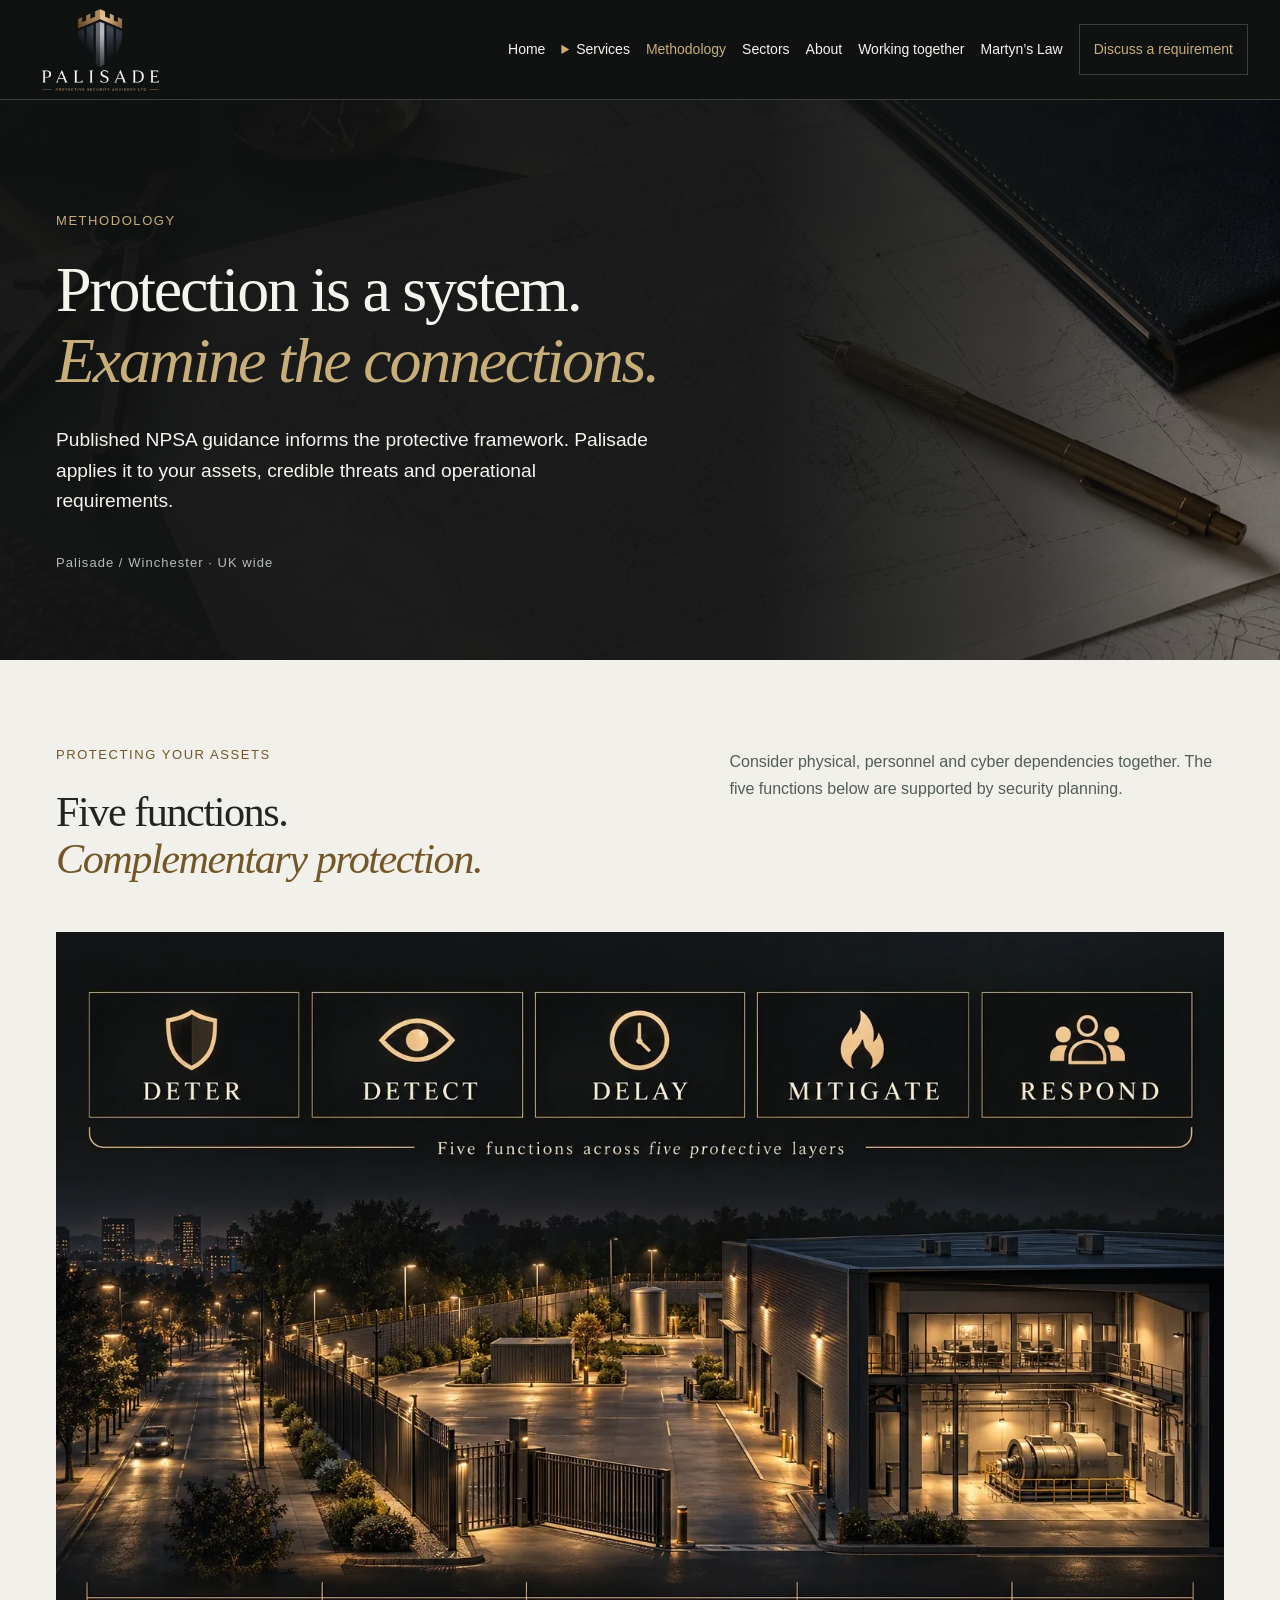
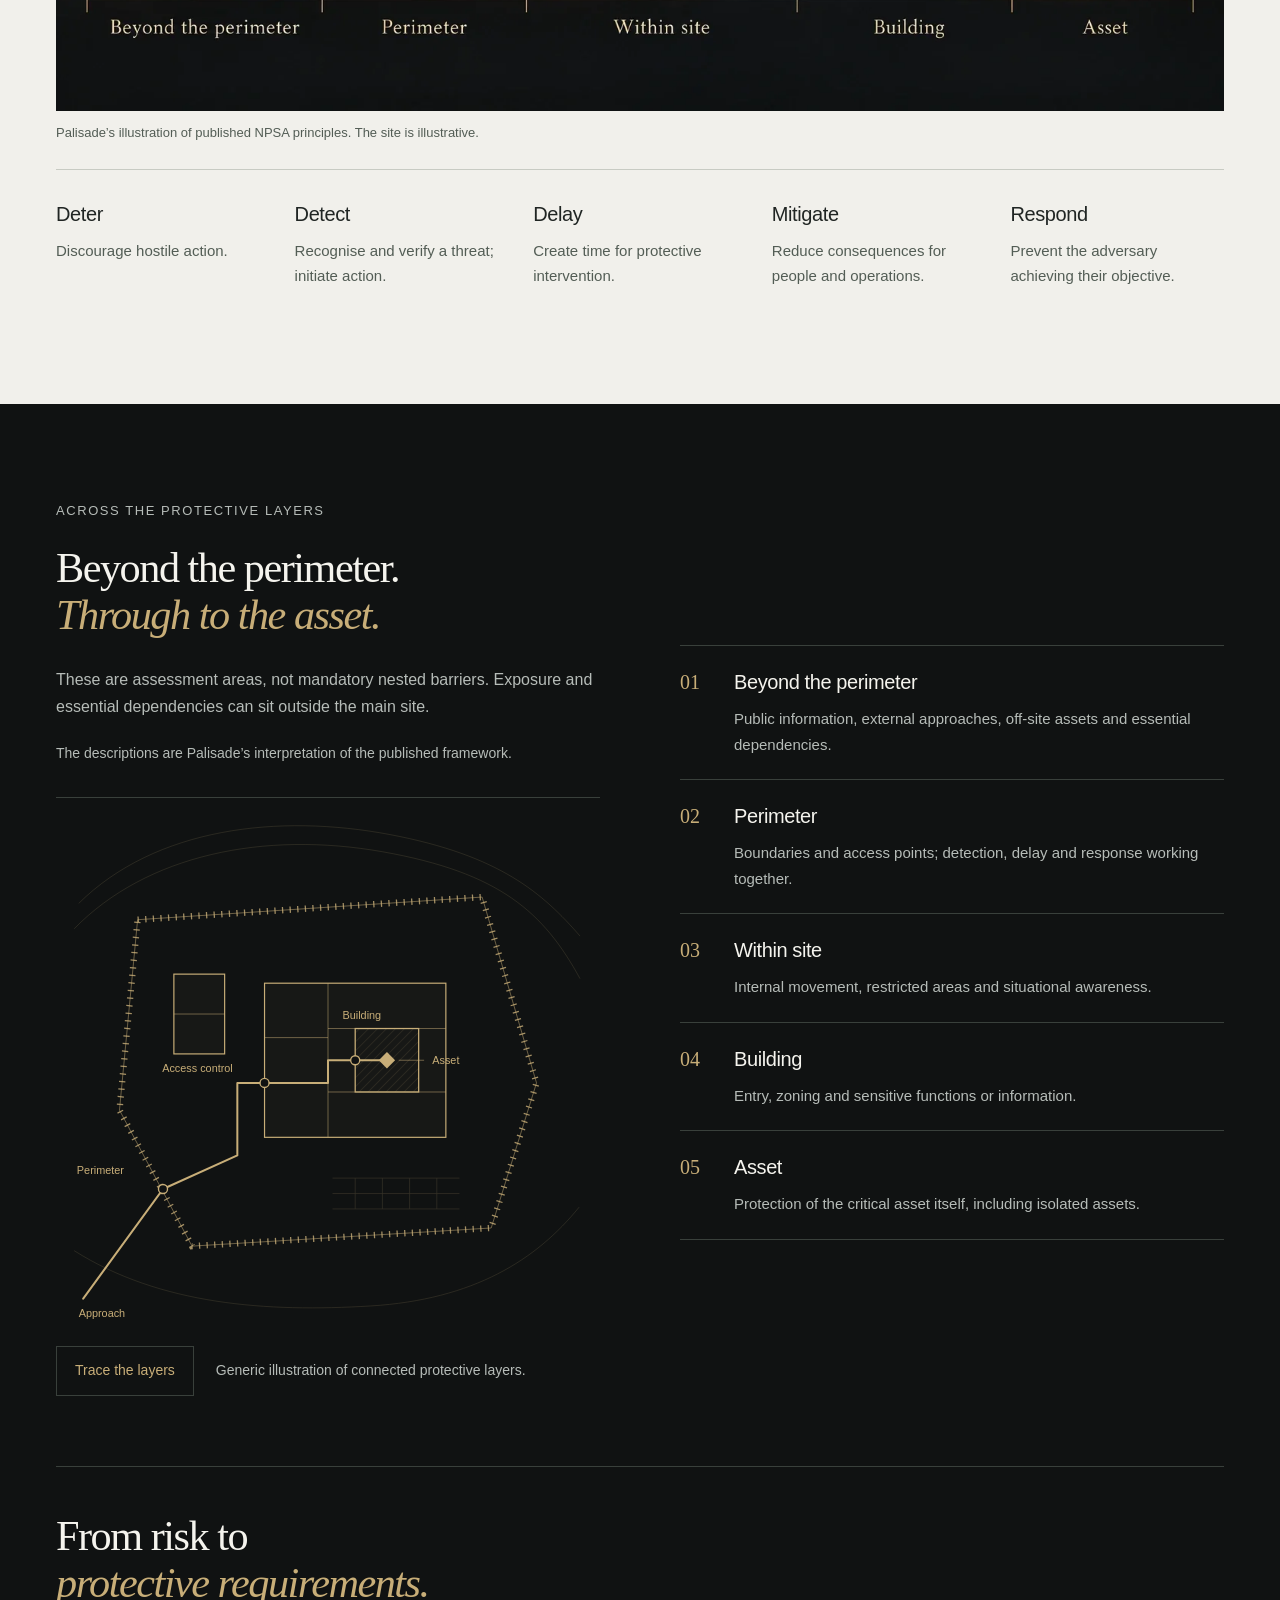
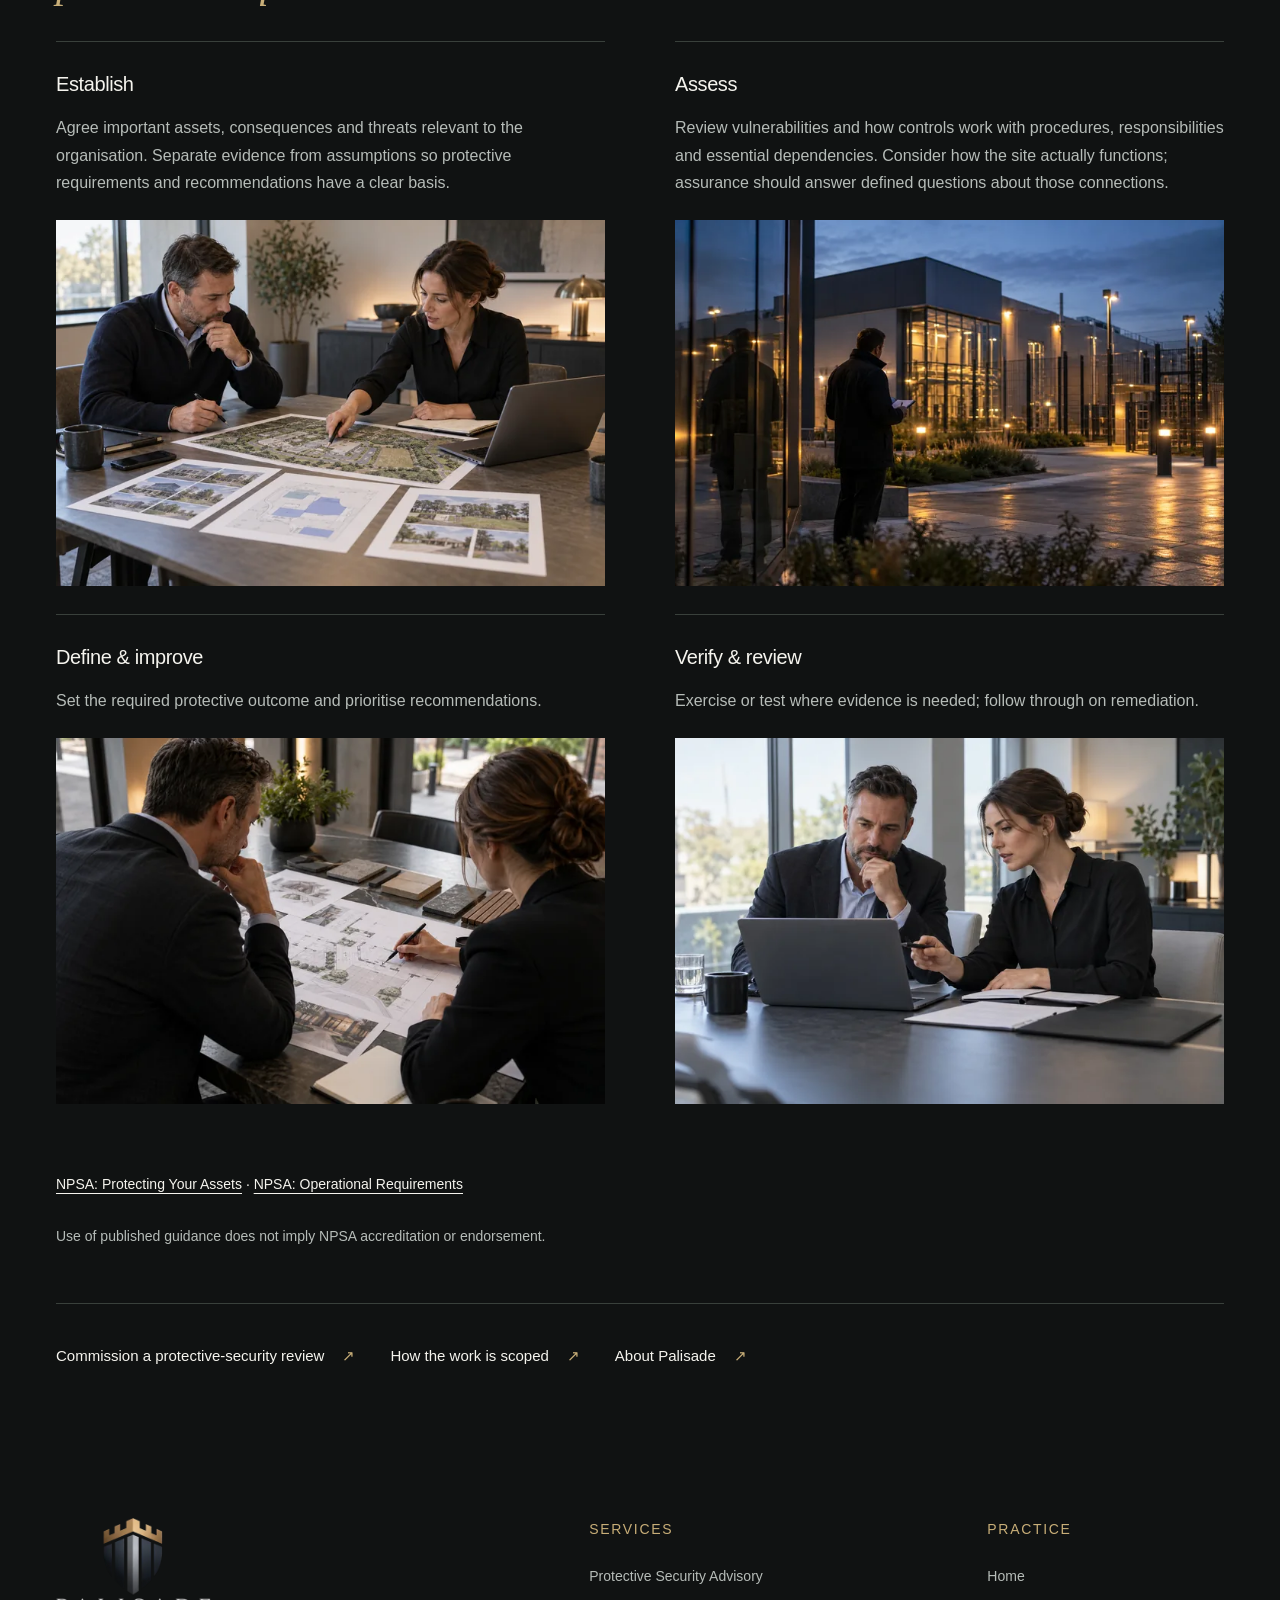
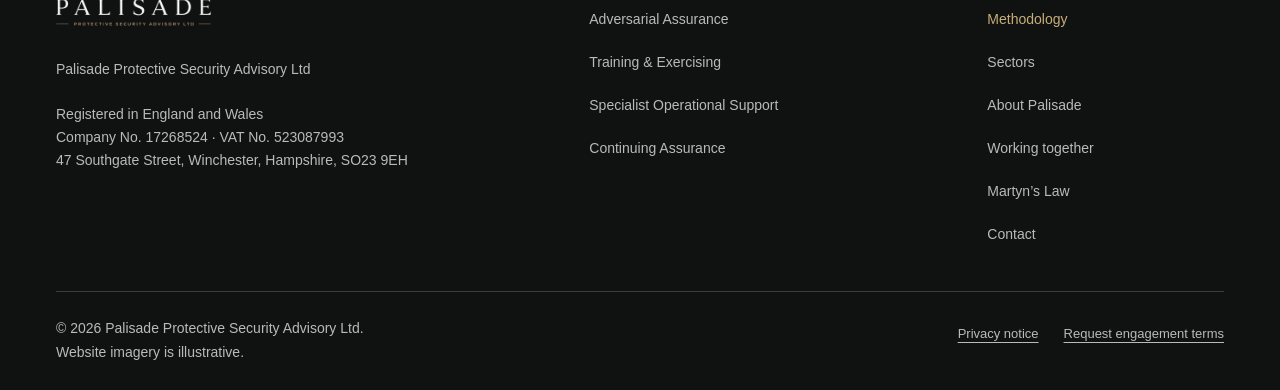
==== methodology.html @ a745c728 "Launch multi-page site (V22) replacing the placeholder Fourteen pages with shared stylesheet, script" ====
<!DOCTYPE html>

<html lang="en-GB"><head><meta charset="utf-8"/><meta content="width=device-width, initial-scale=1" name="viewport"/><meta content="#101212" name="theme-color"/>
<title>NPSA-Informed Protective-Security Methodology | Palisade</title><meta content="Threat-led assessment using published NPSA protective principles, protective layers and operational requirements, followed by proportionate assurance." name="description"/><link href="https://palisadeprotectivesecurity.co.uk/methodology.html" rel="canonical"/><link href="assets/favicon.png" rel="icon" type="image/png"/><link href="assets/favicon.png" rel="apple-touch-icon"/><meta content="website" property="og:type"/><meta content="NPSA-Informed Protective-Security Methodology | Palisade" property="og:title"/><meta content="Threat-led assessment using published NPSA protective principles, protective layers and operational requirements, followed by proportionate assurance." property="og:description"/><meta content="https://palisadeprotectivesecurity.co.uk/methodology.html" property="og:url"/><meta content="https://palisadeprotectivesecurity.co.uk/assets/social-preview.png" property="og:image"/><meta content="Palisade Protective Security Advisory Ltd" property="og:image:alt"/><meta content="1200" property="og:image:width"/><meta content="630" property="og:image:height"/><meta content="summary_large_image" name="twitter:card"/><link href="styles.css" rel="stylesheet"/><script defer="" src="site.js"></script><script type="application/ld+json">[{"@context": "https://schema.org", "@type": "Organization", "name": "Palisade Protective Security Advisory Ltd", "url": "https://palisadeprotectivesecurity.co.uk/", "logo": "https://palisadeprotectivesecurity.co.uk/assets/logo.webp", "email": "info@palisadeprotectivesecurity.co.uk", "identifier": "17268524", "address": {"@type": "PostalAddress", "streetAddress": "47 Southgate Street", "addressLocality": "Winchester", "addressRegion": "Hampshire", "postalCode": "SO23 9EH", "addressCountry": "GB"}}, {"@context": "https://schema.org", "@type": "WebPage", "name": "NPSA-Informed Protective-Security Methodology", "url": "https://palisadeprotectivesecurity.co.uk/methodology.html", "description": "Threat-led assessment using published NPSA protective principles, protective layers and operational requirements, followed by proportionate assurance."}]</script></head><body>
<a class="skip" href="#main">Skip to content</a><header class="header"><a aria-label="Palisade home" class="brand" href="index.html"><img alt="Palisade Protective Security Advisory Ltd" height="252" src="assets/logo.webp" width="360"/></a><nav aria-label="Main navigation" class="desktop-nav"><a href="index.html">Home</a><details class="services-menu"><summary>Services</summary><nav aria-label="Services"><a href="advisory.html">Protective Security Advisory</a><a href="physical-penetration-testing.html">Adversarial Assurance<span>Physical penetration testing</span></a><a href="training-exercising.html">Training &amp; Exercising</a><a href="specialist-support.html">Specialist Operational Support</a><a href="continuing-assurance.html">Continuing Assurance</a></nav></details><a aria-current="page" href="methodology.html">Methodology</a><a href="sectors.html">Sectors</a><a href="about.html">About</a><a href="engagement.html">Working together</a><a href="martyns-law.html">Martyn’s Law</a><a class="nav-contact" href="contact.html">Discuss a requirement</a></nav><details class="mobile-nav"><summary>Menu</summary><nav aria-label="Mobile navigation"><a href="index.html">Home</a><a href="advisory.html">Protective Security Advisory</a><a href="physical-penetration-testing.html">Adversarial Assurance<span>Physical penetration testing</span></a><a href="training-exercising.html">Training &amp; Exercising</a><a href="specialist-support.html">Specialist Operational Support</a><a href="continuing-assurance.html">Continuing Assurance</a><a aria-current="page" href="methodology.html">Methodology</a><a href="sectors.html">Sectors</a><a href="about.html">About</a><a href="engagement.html">Working together</a><a href="martyns-law.html">Martyn’s Law</a><a href="contact.html">Contact</a></nav></details></header>
<main id="main" tabindex="-1"><section aria-labelledby="page-title" class="page-hero"><div class="hero-photo"><img alt="Site plans, a pen and dividers on a desk" fetchpriority="high" height="1024" sizes="100vw" src="assets/planning-1536.webp" srcset="assets/planning-720.webp 720w, assets/planning-1536.webp 1536w" width="1536"/></div><div class="hero-shade"></div><div class="wrap hero-copy"><p class="eyebrow">Methodology</p><h1 id="page-title">Protection is a system.<br/><em>Examine the connections.</em></h1><p class="hero-intro">Published NPSA guidance informs the protective framework. Palisade applies it to your assets, credible threats and operational requirements.</p><p class="hero-location">Palisade / Winchester · UK wide</p></div></section><section class="content light"><div class="wrap"><div class="intro-grid"><div><p class="eyebrow">Protecting Your Assets</p><h2>Five functions.<br><em>Complementary protection.</em></br></h2></div><div><p>Consider physical, personnel and cyber dependencies together. The five functions below are supported by security planning.</p></div></div><figure class="framework-image"><img alt="Palisade illustration of five protective functions across a generic site and its surroundings" height="1024" loading="lazy" sizes="100vw" src="assets/protective-framework-1536.webp" srcset="assets/protective-framework-720.webp 720w, assets/protective-framework-1536.webp 1536w" width="1536"><figcaption>Palisade’s illustration of published NPSA principles. The site is illustrative.</figcaption></img></figure><ul class="functions"><li><h3>Deter</h3><p>Discourage hostile action.</p></li><li><h3>Detect</h3><p>Recognise and verify a threat; initiate action.</p></li><li><h3>Delay</h3><p>Create time for protective intervention.</p></li><li><h3>Mitigate</h3><p>Reduce consequences for people and operations.</p></li><li><h3>Respond</h3><p>Prevent the adversary achieving their objective.</p></li></ul></div></section><section class="content"><div class="wrap"><div class="feature layer-feature"><div><p class="eyebrow">Across the protective layers</p><h2>Beyond the perimeter.<br/><em>Through to the asset.</em></h2><p>These are assessment areas, not mandatory nested barriers. Exposure and essential dependencies can sit outside the main site.</p><p class="small">The descriptions are Palisade’s interpretation of the published framework.</p><div class="blueprint-study"><svg aria-labelledby="blueprint-title blueprint-description" role="img" viewbox="0 0 600 560" xmlns="http://www.w3.org/2000/svg">
<title id="blueprint-title">Protective layers from the approach to the asset</title>
<desc id="blueprint-description">A generic site plan. A gold route connects the external approach, perimeter, access control, building and important asset. It illustrates how protective layers should be considered together; it is not a real site or a test plan.</desc>
<defs><pattern height="7" id="blueprint-hatch" patterntransform="rotate(45)" patternunits="userSpaceOnUse" width="7"><line opacity=".3" stroke="#c8ae78" stroke-width=".7" x1="0" x2="0" y1="0" y2="7"></line></pattern></defs>
<g class="bp-faint"><path d="M20 120C100 38 230 12 360 35s178 67 218 140M20 475c95 60 213 68 327 61s183-51 230-109M25 92C110 8 246-7 368 16s169 65 210 112"></path><path d="M305 395h140M305 412h140M305 429h140M330 395v34M360 395v34M390 395v34M420 395v34"></path></g>
<polygon class="bp-perimeter" points="90,110 470,85 530,290 480,450 150,470 70,320"></polygon>
<polygon class="bp-line" points="90,110 470,85 530,290 480,450 150,470 70,320"></polygon>
<rect class="bp-wall" height="170" width="200" x="230" y="180"></rect>
<path class="bp-line" d="M300 180v170M300 230h130M300 300h130M230 240h70"></path>
<rect class="bp-wall" height="88" width="56" x="130" y="170"></rect><path class="bp-line" d="M130 214h56"></path>
<rect fill="url(#blueprint-hatch)" height="70" stroke="#c8ae78" stroke-width="1.4" width="70" x="330" y="230"></rect>
<path class="bp-route" d="M30 528L118 407L200 370V290H230H300V265H330H365" pathlength="1"></path>
<g class="bp-node"><circle cx="118" cy="407" r="5"></circle><circle cx="230" cy="290" r="5"></circle><circle cx="330" cy="265" r="5"></circle></g>
<path d="M365 256l9 9-9 9-9-9z" fill="#c8ae78"></path>
<g class="bp-label"><text x="25" y="548">Approach</text><text x="23" y="390">Perimeter</text><text text-anchor="end" x="195" y="278">Access control</text><text x="316" y="219">Building</text><text x="415" y="269">Asset</text></g>
<path class="bp-line" d="M378 265h28"></path>
<circle class="bp-marker" cx="0" cy="0" fill="#f5f4ee" r="5" stroke="#c8ae78" stroke-width="2" visibility="hidden"><animatemotion begin="indefinite" dur="4.2s" fill="freeze" path="M30 528L118 407L200 370V290H230H300V265H330H365"></animatemotion></circle>
</svg>
<div class="blueprint-controls"><button class="blueprint-trigger" hidden="" type="button">Trace the layers</button><p class="small muted">Generic illustration of connected protective layers.</p></div></div></div><ol class="layers"><li><span class="number">01</span><div><h3>Beyond the perimeter</h3><p>Public information, external approaches, off-site assets and essential dependencies.</p></div></li><li><span class="number">02</span><div><h3>Perimeter</h3><p>Boundaries and access points; detection, delay and response working together.</p></div></li><li><span class="number">03</span><div><h3>Within site</h3><p>Internal movement, restricted areas and situational awareness.</p></div></li><li><span class="number">04</span><div><h3>Building</h3><p>Entry, zoning and sensitive functions or information.</p></div></li><li><span class="number">05</span><div><h3>Asset</h3><p>Protection of the critical asset itself, including isolated assets.</p></div></li></ol></div><div class="method-steps"><h2>From risk to<br/><em>protective requirements.</em></h2><div class="card-grid"><article><h3>Establish</h3><p>Agree important assets, consequences and threats relevant to the organisation. Separate evidence from assumptions so protective requirements and recommendations have a clear basis.</p><figure class="method-image"><img alt="Fictional advisers reviewing important assets, exposure and consequences during risk assessment" height="1024" loading="lazy" sizes="(max-width: 780px) 100vw, 50vw" src="assets/risk-workshop-1536.webp" srcset="assets/risk-workshop-720.webp 720w, assets/risk-workshop-1536.webp 1536w" width="1536"/></figure></article><article><h3>Assess</h3><p>Review vulnerabilities and how controls work with procedures, responsibilities and essential dependencies. Consider how the site actually functions; assurance should answer defined questions about those connections.</p><figure class="method-image"><img alt="An assessor reviewing a facility entrance and perimeter at dusk" height="1024" loading="lazy" sizes="(max-width: 780px) 100vw, 50vw" src="assets/facility-assessment-1536.webp" srcset="assets/facility-assessment-720.webp 720w, assets/facility-assessment-1536.webp 1536w" width="1536"/></figure></article><article><h3>Define &amp; improve</h3><p>Set the required protective outcome and prioritise recommendations.</p><figure class="method-image"><img alt="Fictional adviser and architect defining protective requirements for a visitor entrance" height="1024" loading="lazy" sizes="(max-width: 780px) 100vw, 50vw" src="assets/requirements-design-1536.webp" srcset="assets/requirements-design-720.webp 720w, assets/requirements-design-1536.webp 1536w" width="1536"/></figure></article><article><h3>Verify &amp; review</h3><p>Exercise or test where evidence is needed; follow through on remediation.</p><figure class="method-image"><img alt="Fictional colleagues reviewing assurance findings and follow-up actions" height="1024" loading="lazy" sizes="(max-width: 780px) 100vw, 50vw" src="assets/requirements-followup-1536.webp" srcset="assets/requirements-followup-720.webp 720w, assets/requirements-followup-1536.webp 1536w" width="1536"/></figure></article></div></div><p class="source"><a href="https://www.npsa.gov.uk/threat-and-risk-management/protecting-your-assets">NPSA: Protecting Your Assets</a> · <a href="https://www.npsa.gov.uk/security-best-practices/protective-security-risk-management-psrm/operational-requirements">NPSA: Operational Requirements</a></p><p class="small muted">Use of published guidance does not imply NPSA accreditation or endorsement.</p><nav aria-label="Related pages" class="next-links"><a href="advisory.html">Commission a protective-security review<span aria-hidden="true">↗</span></a><a href="engagement.html">How the work is scoped<span aria-hidden="true">↗</span></a><a href="about.html">About Palisade<span aria-hidden="true">↗</span></a></nav></div></section></main><footer class="footer"><div class="wrap"><div class="footer-grid"><div><a aria-label="Palisade home" class="footer-brand" href="index.html"><img alt="Palisade Protective Security Advisory Ltd" height="252" loading="lazy" src="assets/logo.webp" width="360"/></a><p>Palisade Protective Security Advisory Ltd</p><p class="small">Registered in England and Wales<br/>Company No. 17268524 · VAT No. 523087993<br/>47 Southgate Street, Winchester, Hampshire, SO23 9EH</p></div><nav aria-label="Footer services"><p class="eyebrow">Services</p><a href="advisory.html">Protective Security Advisory</a><a href="physical-penetration-testing.html">Adversarial Assurance</a><a href="training-exercising.html">Training &amp; Exercising</a><a href="specialist-support.html">Specialist Operational Support</a><a href="continuing-assurance.html">Continuing Assurance</a></nav><nav aria-label="Footer practice"><p class="eyebrow">Practice</p><a href="index.html">Home</a><a aria-current="page" href="methodology.html">Methodology</a><a href="sectors.html">Sectors</a><a href="about.html">About Palisade</a><a href="engagement.html">Working together</a><a href="martyns-law.html">Martyn’s Law</a><a href="contact.html">Contact</a></nav></div><div class="footer-bottom"><p>© 2026 Palisade Protective Security Advisory Ltd.<br/>Website imagery is illustrative.</p><div><a href="privacy.html">Privacy notice</a><a href="mailto:info@palisadeprotectivesecurity.co.uk?subject=Engagement%20terms%20request">Request engagement terms</a></div></div></div></footer></body></html>
---- styles.css ----
:root{--onyx:#101212;--panel:#191d1b;--paper:#f1f0eb;--ink:#202523;--white:#f5f4ee;--muted:#b6bcb8;--gold:#c8ae78;--bronze:#735727;--line:#39403b;--light-line:#c8cbc3;--serif:Georgia,'Times New Roman',serif;--sans:Arial,Helvetica,sans-serif}*{box-sizing:border-box}html{scroll-behavior:smooth;scroll-padding-top:2rem}body{margin:0;background:var(--onyx);color:var(--white);font:1rem/1.7 var(--sans)}a{color:inherit;text-underline-offset:.3em}a:hover{text-decoration-thickness:2px}a:focus-visible,summary:focus-visible,button:focus-visible,input:focus-visible,select:focus-visible,textarea:focus-visible{outline:3px solid var(--gold);outline-offset:5px}.light :focus-visible{outline-color:var(--bronze)}main:focus{outline:none}p{margin:0 0 1.35rem}h1,h2,h3{margin:0;font-weight:400}h1,h2{font-family:var(--serif);letter-spacing:-.035em;line-height:1.12;text-wrap:balance}h1{font-size:clamp(2.8rem,5vw,5rem)}h2{font-size:clamp(2.2rem,3.3vw,3.5rem)}h3{font-size:1.25rem;line-height:1.4;letter-spacing:-.02em}em{color:var(--gold);font-weight:400}img{display:block;max-width:100%;height:auto}figure{margin:0}figcaption{font-size:.8125rem;line-height:1.6;color:var(--muted);padding-top:12px}.wrap{width:min(1280px,calc(100% - 112px));margin-inline:auto}.eyebrow{font-size:.8125rem;line-height:1.6;letter-spacing:.12em;text-transform:uppercase;color:var(--gold);margin-bottom:22px}.small{font-size:.875rem;line-height:1.65}.muted{color:var(--muted)}.number{font:1.25rem/1.4 var(--serif);color:var(--gold)}.header{min-height:100px;display:flex;align-items:center;justify-content:space-between;gap:30px;padding:8px 56px;border-bottom:1px solid var(--line);position:relative;z-index:20;background:var(--onyx)}.brand{width:137px;flex:none}.brand img{width:137px;height:82px;object-fit:contain}.desktop-nav{display:flex;align-items:center;gap:32px;font-size:.9375rem}.desktop-nav>a{padding-block:13px;text-decoration:none}.desktop-nav>a[aria-current],.is-current{color:var(--gold)}.nav-contact{border:1px solid var(--line);padding:13px 20px!important;color:var(--gold)}summary{cursor:pointer;min-height:48px;list-style-position:inside}summary::marker{color:var(--gold)}.services-menu>summary{padding-block:13px}.services-menu nav{position:absolute;top:100%;right:56px;width:380px;background:var(--panel);border:1px solid var(--line);padding:15px 22px;box-shadow:0 15px 30px #0005}.services-menu nav a{display:block;padding:13px 4px;border-bottom:1px solid var(--line);text-decoration:none;font-size:.9375rem}.services-menu nav a:last-child{border:0}.services-menu nav a:hover{color:var(--gold)}.services-menu nav span{display:block;font-size:.8125rem;color:var(--muted);margin-top:3px}.mobile-nav{display:none}.skip{position:absolute;top:-120px;left:20px;padding:12px 20px;background:var(--paper);color:var(--ink);z-index:50}.skip:focus{top:15px}.page-hero{position:relative;isolation:isolate;min-height:560px;display:flex;align-items:center;overflow:hidden;background:var(--onyx)}.hero-photo,.hero-shade{position:absolute;inset:0;z-index:-1}.hero-photo img{width:100%;height:100%;object-fit:cover;object-position:center 48%}.hero-shade{background:linear-gradient(90deg,rgba(16,18,18,.96) 0%,rgba(16,18,18,.9) 43%,rgba(16,18,18,.4) 75%,rgba(16,18,18,.18) 100%)}.hero-copy{padding-block:80px 55px}.hero-copy h1{max-width:890px}.hero-intro{font-size:1.2rem;line-height:1.6;max-width:600px;margin:28px 0;color:var(--white)}.hero-location{font-size:.8125rem;letter-spacing:.08em;color:var(--muted);margin:35px 0 0}.home-hero{min-height:670px}.home-hero h1{font-size:clamp(3rem,5.5vw,5.5rem);max-width:900px}.button{display:inline-block;min-height:50px;padding:16px 23px;background:var(--gold);color:var(--onyx);border:1px solid var(--gold);font:600 .9375rem/1.4 var(--sans);text-decoration:none;cursor:pointer}.button:hover{background:#deca9d;border-color:#deca9d}.text-link{display:inline-block;padding:7px 0;text-decoration:none;border-bottom:1px solid var(--gold);font-size:.9375rem}.content{padding-block:85px}.content.light{background:var(--paper);color:var(--ink)}.light em,.light .eyebrow,.light .number{color:var(--bronze)}.light p{color:#535d55}.light h2,.light h3{color:var(--ink)}.light .button{background:var(--ink);color:var(--white);border-color:var(--ink)}.light .button:hover{background:#384239}.light figcaption{color:#535d55}.intro-grid{display:grid;grid-template-columns:1.2fr 1fr;gap:80px;margin-bottom:50px}.intro-grid>div:last-child{padding-top:3px}.intro-grid p:last-child{margin-bottom:0}.card-grid{display:grid;grid-template-columns:repeat(2,minmax(0,1fr));gap:0 70px}.card-grid article{padding:28px 0;border-top:1px solid var(--line)}.light .card-grid article{border-color:var(--light-line)}.card-grid h3{margin-bottom:16px}.card-grid p{margin:0;color:var(--muted);max-width:570px}.light .card-grid p{color:#535d55}.output-band{border-block:1px solid var(--line);padding:28px 0;margin:30px 0;display:grid;grid-template-columns:1fr 2fr;gap:45px}.light .output-band{border-color:var(--light-line)}.output-band p{margin:0}.feature{display:grid;grid-template-columns:1fr 1fr;gap:80px;align-items:start}.feature figure img{width:100%;height:420px;object-fit:cover}.feature h2{margin-bottom:28px}.feature .button{margin-top:12px}.feature p{color:var(--muted)}.light .feature p{color:#535d55}.feature>div{padding-top:12px}.next-links{display:flex;flex-wrap:wrap;gap:20px 35px;border-top:1px solid var(--line);padding-top:30px;margin-top:55px}.next-links a{display:flex;align-items:center;gap:18px;font-size:.9375rem;text-decoration:none;min-height:44px}.next-links span{color:var(--gold)}.next-links a:hover{color:var(--gold)}.home-gateway{display:grid;grid-template-columns:1fr 1.25fr;gap:90px}.home-gateway h2{margin-bottom:28px}.home-gateway>div>p{max-width:450px}.service-list{border-top:1px solid var(--light-line)}.service-list>a{display:grid;grid-template-columns:32px 1fr 20px;gap:18px;padding:20px 0;border-bottom:1px solid var(--light-line);text-decoration:none}.service-list strong{font-size:1.0625rem;font-weight:400;display:block;color:var(--ink);margin-bottom:4px}.service-list span span{display:block;font-size:.875rem;color:#535d55;line-height:1.6}.service-list>a>span:last-child{color:var(--bronze)}.service-nav{display:flex;justify-content:center;gap:8px 25px;flex-wrap:wrap;padding:18px 32px;border-block:1px solid var(--line);font-size:.8125rem}.service-nav a{padding-block:8px;text-decoration:none;min-height:40px;color:var(--muted)}.service-nav [aria-current]{color:var(--gold);border-bottom:1px solid var(--gold)}.knowledge{margin-top:40px;border-top:1px solid var(--light-line);padding-top:30px}.knowledge h3{margin-bottom:20px}.knowledge dl{display:grid;grid-template-columns:repeat(3,minmax(0,1fr));gap:35px;margin:0}.knowledge dt{font-size:1.0625rem;margin-bottom:10px;color:var(--ink)}.knowledge dd{margin:0;font-size:.9375rem;color:#535d55}.cycle{padding:28px 0;margin:40px 0;list-style:none;display:grid;grid-template-columns:repeat(6,minmax(0,1fr));gap:18px;border-block:1px solid var(--light-line);counter-reset:cycle}.cycle li{counter-increment:cycle;font-size:1.05rem}.cycle li:before{content:'0' counter(cycle);display:block;font:1.5rem var(--serif);color:var(--bronze);margin-bottom:9px}.functions{list-style:none;display:grid;grid-template-columns:repeat(5,minmax(0,1fr));gap:25px;padding:30px 0;margin:25px 0 0;border-top:1px solid var(--light-line)}.functions h3{margin-bottom:10px}.functions p{font-size:.9375rem;margin:0}.framework-image img{width:100%;height:auto}.layers{margin:0;padding:0;list-style:none;border-top:1px solid var(--line)}.layers li{display:grid;grid-template-columns:32px 1fr;gap:22px;padding:22px 0;border-bottom:1px solid var(--line)}.layers h3{margin-bottom:10px}.layers p{font-size:.9375rem;margin:0}.method-steps{margin-top:70px;padding-top:45px;border-top:1px solid var(--line)}.method-steps h2{margin-bottom:35px}.source{font-size:.875rem;margin-top:35px}.source a{display:inline-block;padding-block:6px}.sector-priority{max-width:900px}.sector-priority h2{margin-bottom:28px}.sector-priority p{max-width:740px}.sector-priority .button{margin-top:10px}.sector-pair{display:grid;grid-template-columns:1fr 1fr;gap:65px}.sector-pair figure{margin-bottom:30px}.sector-pair img{width:100%;height:340px;object-fit:cover}.sector-pair h2{font-size:2.6rem;margin-bottom:24px}.sector-pair p:not(.eyebrow){color:var(--muted)}.principles{border-top:2px solid var(--bronze);padding-top:28px;max-width:450px}.principles h3{margin-bottom:22px}.principles p{font-size:1.1rem;padding-bottom:18px;border-bottom:1px solid var(--light-line)}.qualification-head{margin-top:65px;margin-bottom:35px}.qualifications{display:grid;grid-template-columns:repeat(3,minmax(0,1fr));gap:30px 40px}.qualifications article{border-top:1px solid var(--light-line);padding-top:25px}.qualifications h3{font-size:1.0625rem;margin-bottom:12px}.qualifications p{font-size:.9375rem;margin:0}.steps-grid{display:grid;grid-template-columns:repeat(3,minmax(0,1fr));gap:40px}.steps-grid article{border-top:1px solid var(--light-line);padding-top:25px}.steps-grid h3{margin-bottom:20px}.faq{max-width:940px;margin:65px 0 35px}.faq h2{margin-bottom:30px}.faq details{border-top:1px solid var(--light-line)}.faq details:last-child{border-bottom:1px solid var(--light-line)}.faq summary{padding:23px 0;line-height:1.6}.faq summary::marker{color:var(--bronze)}.faq p{padding-bottom:15px;max-width:820px}.status-note{border-top:1px solid var(--light-line);margin:30px 0;padding-top:25px;max-width:940px}.status-note h3{margin-bottom:18px}.status-note p:last-child{margin:0;font-size:.875rem}.contact-grid{display:grid;grid-template-columns:1fr 1fr;gap:90px}.contact-grid h2{margin-bottom:25px}.email{overflow-wrap:anywhere;display:inline-block;font-size:1.15rem;margin:18px 0}.enquiry{border-top:1px solid var(--light-line);padding-top:25px}.enquiry label{display:block;margin-bottom:9px;font-size:.9375rem;font-weight:600}.enquiry label span{font-weight:400;color:#535d55}.enquiry input,.enquiry select,.enquiry textarea{width:100%;min-height:49px;margin-bottom:20px;border:1px solid #8e968c;border-radius:0;background:transparent;color:var(--ink);font:inherit;padding:12px 14px}.enquiry textarea{resize:vertical}.enquiry select{cursor:pointer}.enquiry .button{margin-bottom:18px}.enquiry #email-status:empty{display:none}.footer{padding-block:55px 25px}.footer-grid{display:grid;grid-template-columns:1.4fr 1fr .7fr;gap:60px}.footer-brand{display:inline-block;margin-bottom:24px}.footer-brand img{width:155px;height:108px;object-fit:contain}.footer p{font-size:.875rem;color:var(--muted)}.footer nav{display:flex;flex-direction:column;align-items:flex-start;gap:3px}.footer nav a{font-size:.875rem;text-decoration:none;min-height:40px;padding-block:7px;color:var(--muted)}.footer nav a:hover{color:var(--gold)}.footer .eyebrow{color:var(--gold);margin-bottom:15px}.footer-bottom{display:flex;justify-content:space-between;gap:30px;border-top:1px solid var(--line);padding-top:25px;margin-top:35px}.footer-bottom p{margin:0}.footer-bottom>div{display:flex;gap:25px;flex-wrap:wrap;align-items:flex-start}.footer-bottom a{font-size:.8125rem;color:var(--muted);padding-block:6px}.card-grid,.service-list,.qualifications,.steps-grid{overflow-wrap:anywhere}
@media(max-width:1100px){.wrap{width:calc(100% - 64px)}.header{padding-inline:32px}.desktop-nav{gap:22px}.services-menu nav{right:32px}.intro-grid,.feature,.home-gateway,.contact-grid{gap:45px}.card-grid{gap:0 45px}.sector-pair{gap:40px}.functions{gap:18px}.footer-grid{gap:35px}.hero-shade{background:linear-gradient(90deg,rgba(16,18,18,.97),rgba(16,18,18,.87) 55%,rgba(16,18,18,.3))}.qualifications{grid-template-columns:repeat(2,minmax(0,1fr))}}
@media(max-width:900px){.desktop-nav{display:none}.mobile-nav{display:block}.mobile-nav>summary{padding:12px 18px;border:1px solid var(--line);color:var(--gold)}.mobile-nav nav{position:absolute;top:100%;left:0;right:0;max-height:calc(100svh - 100px);overflow-y:auto;background:var(--panel);padding:15px 32px;border-bottom:1px solid var(--line)}.mobile-nav nav a{display:block;padding:12px 0;min-height:48px;font-size:.9375rem;text-decoration:none}.mobile-nav nav span{display:block;font-size:.8125rem;color:var(--muted)}.home-gateway{grid-template-columns:1fr;gap:35px}.home-gateway>div>p{max-width:650px}.functions{grid-template-columns:repeat(3,minmax(0,1fr));gap:28px}.steps-grid{grid-template-columns:1fr;gap:25px}.cycle{grid-template-columns:repeat(3,minmax(0,1fr));gap:25px}.footer-grid{grid-template-columns:1.2fr 1fr}.footer-grid>nav:last-child{grid-column:2}.hero-copy h1{max-width:720px}}
@media(max-width:780px){.wrap{width:calc(100% - 40px)}.header{padding:8px 20px;min-height:90px}.brand,.brand img{width:125px}.brand img{height:73px}.mobile-nav nav{padding-inline:20px;max-height:calc(100svh - 90px)}.page-hero{min-height:530px}.home-hero{min-height:610px}.hero-copy{padding-block:60px 45px}.hero-copy h1,.home-hero h1{font-size:clamp(2.2rem,8.5vw,3.8rem);line-height:1.12}.hero-copy .eyebrow{max-width:300px}.hero-intro{font-size:1.125rem;margin-block:24px;max-width:560px}.hero-location{margin-top:28px}.hero-shade{background:rgba(16,18,18,.8)}.hero-photo img{object-position:60% center}.content{padding-block:60px}.intro-grid,.feature,.contact-grid,.sector-pair{grid-template-columns:1fr;gap:30px}.intro-grid{margin-bottom:35px}.card-grid{grid-template-columns:1fr;gap:0}.card-grid article{padding-block:25px}.output-band{grid-template-columns:1fr;gap:15px}.feature figure img{height:310px}.feature>div{padding-top:0}.feature h2{margin-bottom:24px}.next-links{flex-direction:column;align-items:flex-start;gap:10px;margin-top:40px;padding-top:25px}.service-nav{justify-content:flex-start;padding:13px 20px;gap:7px 20px}.service-list>a{gap:14px}.knowledge dl{grid-template-columns:1fr;gap:25px}.functions{grid-template-columns:repeat(2,minmax(0,1fr));gap:25px}.functions h3{font-size:1.15rem}.framework-image{margin-inline:-5px}.framework-image img{width:100%}.layers li{gap:18px}.method-steps{margin-top:45px;padding-top:30px}.sector-pair img{height:280px}.sector-pair h2{font-size:2.2rem}.sector-pair article+article{margin-top:25px}.qualification-head{margin-top:45px}.qualifications{grid-template-columns:1fr;gap:25px}.faq{margin-top:45px}.contact-grid{gap:35px}.email{font-size:1rem}.footer{padding-top:35px}.footer-grid{grid-template-columns:1fr;gap:30px}.footer-grid>nav:last-child{grid-column:auto}.footer-bottom{flex-direction:column;gap:20px}.footer-bottom>div{flex-direction:column;gap:10px}}
@media(max-width:380px){h2{font-size:2rem}.eyebrow{letter-spacing:.08em}.hero-copy h1,.home-hero h1{font-size:2.2rem}.service-list strong{font-size:1rem}.cycle li{font-size:.9375rem}.sector-pair h2{font-size:2rem}}
@media(prefers-reduced-motion:reduce){html{scroll-behavior:auto}*,*:before,*:after{animation:none!important;transition:none!important}}
@media print{body{background:white;color:black}.header,.service-nav,.button,.enquiry,.footer nav{display:none}.wrap{width:100%}.hero-photo,.hero-shade{display:none}.page-hero,.home-hero{min-height:0}.hero-copy{padding:20px 0}.hero-intro,.hero-location,em,.muted,.eyebrow,.card-grid p,.feature p{color:black!important}.content{padding-block:30px}.light{background:white!important}.intro-grid,.feature,.home-gateway,.card-grid,.sector-pair{display:block}.card-grid article,.qualifications article{break-inside:avoid}.footer{padding:25px 0}}

h1,h2,h3{overflow-wrap:anywhere}.desktop-nav{flex-wrap:wrap;justify-content:flex-end}.intro-grid>*,.feature>*,.contact-grid>*,.home-gateway>*,.footer-grid>*{min-width:0}.enquiry select{min-width:0}

@media(min-width:1101px){.hero-shade{background:linear-gradient(90deg,rgba(16,18,18,.96),rgba(16,18,18,.93) 60%,rgba(16,18,18,.7) 80%,rgba(16,18,18,.2))}}
@media(min-width:781px) and (max-width:1100px){.hero-shade{background:linear-gradient(90deg,rgba(16,18,18,.97),rgba(16,18,18,.92) 70%,rgba(16,18,18,.65) 90%,rgba(16,18,18,.45))}}

.mobile-nav a[aria-current],.services-menu nav a[aria-current],.footer nav a[aria-current]{color:var(--gold)}

.header{position:sticky;top:0;transition:transform .2s ease;will-change:transform}
.header.nav-hidden{transform:translateY(-100%)}
html{scroll-padding-top:120px}
@media(max-width:900px){html{scroll-padding-top:110px}}
@media print{html{scroll-padding-top:0}}

.desktop-nav{flex-wrap:wrap;gap:22px;font-size:.875rem;white-space:nowrap}
@media(min-width:1201px) and (max-width:1450px){.header{padding-inline:32px;gap:20px}.desktop-nav{gap:16px}.nav-contact{padding-inline:14px!important}.services-menu nav{right:32px}}
@media(max-width:1200px){.desktop-nav{display:none}.mobile-nav{display:block}.mobile-nav>summary{padding:12px 18px;border:1px solid var(--line);color:var(--gold)}.mobile-nav nav{position:absolute;top:100%;left:0;right:0;max-height:calc(100svh - 100px);overflow-y:auto;background:var(--panel);padding:15px 32px;border-bottom:1px solid var(--line)}.mobile-nav nav a{display:block;padding:12px 0;min-height:48px;font-size:.9375rem;text-decoration:none}.mobile-nav nav span{display:block;font-size:.8125rem;color:var(--muted)}}
.disclosure-group+.disclosure-group{margin-top:75px}.disclosure-group>h2{max-width:950px;margin-bottom:22px}.group-intro{max-width:800px;margin-bottom:32px}
.image-disclosure{border-top:1px solid var(--light-line)}.image-disclosure:last-of-type{border-bottom:1px solid var(--light-line)}
.image-disclosure>summary{display:flex;align-items:center;justify-content:space-between;gap:24px;list-style:none;padding:24px 0;min-height:80px}
.image-disclosure>summary::-webkit-details-marker{display:none}.disclosure-label{min-width:0}.disclosure-label strong{display:block;font-weight:400;font-size:1.2rem;line-height:1.4;color:var(--ink)}.disclosure-label>span{display:block;color:#535d55;font-size:.9375rem;line-height:1.6;margin-top:6px}.disclosure-symbol{font:1.7rem/1 var(--serif);color:var(--bronze);flex:none;transition:transform .15s ease}.image-disclosure[open] .disclosure-symbol{transform:rotate(45deg)}.image-disclosure>summary:hover .disclosure-label strong{text-decoration:underline;text-underline-offset:.25em}
.disclosure-content{display:grid;grid-template-columns:1fr 1fr;gap:45px;padding:0 0 32px;align-items:start}.disclosure-content>*{min-width:0}.disclosure-content img{width:100%;aspect-ratio:3/2;object-fit:cover}.disclosure-content>div{padding-top:8px}.disclosure-content p{max-width:600px}.disclosure-content .button{margin-top:10px}.image-disclosure .disclosure-content noscript img{width:100%}
.practice-gateway{display:grid;grid-template-columns:1fr 1.1fr;gap:80px}.practice-gateway h2{margin-bottom:25px}.practice-gateway p{max-width:500px;color:var(--muted)}.practice-gateway nav{border-top:1px solid var(--line)}.practice-gateway nav a{display:flex;justify-content:space-between;align-items:center;gap:20px;min-height:60px;padding:15px 0;border-bottom:1px solid var(--line);text-decoration:none}.practice-gateway nav span{color:var(--gold)}.practice-gateway nav a:hover{text-decoration:underline}
@media(max-width:780px){.mobile-nav nav{padding-inline:20px;max-height:calc(100svh - 90px)}.disclosure-content,.practice-gateway{grid-template-columns:1fr;gap:26px}.disclosure-content>div{padding-top:0}.image-disclosure>summary{padding-block:20px;gap:18px}.disclosure-label strong{font-size:1.0625rem}.disclosure-label>span{font-size:.875rem}.disclosure-group+.disclosure-group{margin-top:50px}.disclosure-group>h2{font-size:clamp(2rem,7vw,2.8rem)}}
@media print{.practice-gateway{display:block}.disclosure-content{display:block}.disclosure-symbol{display:none}}

.services-menu nav{white-space:normal;max-width:calc(100vw - 40px);max-height:70svh;overflow-y:auto}
html{scroll-padding-top:calc(var(--header-height,100px) + 20px)}
@media print{html{scroll-padding-top:0}}

.intro-image{margin-top:30px}.intro-image img{width:100%;aspect-ratio:3/2;object-fit:cover}.method-image{margin-top:24px}.method-image img{width:100%;aspect-ratio:3/2;object-fit:cover}.method-image figcaption{font-size:.75rem}
.box-knowledge{display:grid;grid-template-columns:1fr 1fr;gap:55px;align-items:start}.box-figure{min-width:0}.box-figure img{width:100%;aspect-ratio:3/2;object-fit:cover;transition:filter .2s ease}.box-figure[data-level="black"] img{filter:grayscale(1) brightness(.62) contrast(1.2)}.box-figure[data-level="grey"] img{filter:grayscale(.6) brightness(.85)}.box-figure[data-level="white"] img{filter:none}.box-copy{min-width:0}.box-copy h3{font-size:1.35rem}.box-copy>.eyebrow{margin-bottom:14px}.boxswitch{display:grid;grid-template-columns:repeat(3,minmax(0,1fr));gap:0;border:1px solid var(--light-line);margin:22px 0}.boxswitch[hidden]{display:none}.boxswitch button{min-width:0;min-height:52px;padding:12px 7px;border:0;background:transparent;color:var(--ink);font:600 .875rem/1.4 var(--sans);cursor:pointer}.boxswitch button+button{border-left:1px solid var(--light-line)}.boxswitch button[aria-pressed="true"]{box-shadow:inset 0 -3px 0 var(--bronze)}.boxswitch button[aria-pressed="true"]::after{content:' ✓'}.boxswitch [data-level="black"][aria-pressed="true"]{background:var(--onyx);color:var(--gold);box-shadow:inset 0 -3px 0 var(--gold)}.boxswitch [data-level="grey"][aria-pressed="true"]{background:#626662;color:#fff;box-shadow:inset 0 -3px 0 #fff}.boxswitch [data-level="white"][aria-pressed="true"]{background:#fff;color:var(--ink)}.boxswitch button:hover{text-decoration:underline;text-underline-offset:.25em}.box-note{min-height:5em;font-size:.9375rem}.knowledge .knowledge-fallback{grid-template-columns:1fr;gap:20px}.knowledge .knowledge-fallback[hidden]{display:none}.training-feature{margin-top:0}
@media(max-width:1100px){.box-knowledge{gap:35px}}
@media(max-width:780px){.box-knowledge{grid-template-columns:1fr;gap:25px}.intro-image{margin-top:25px}.box-note{min-height:6em}.boxswitch button{font-size:.8125rem}.training-feature{margin-top:0}}
@media print{.box-knowledge{display:block}.boxswitch{display:none}}

.editorial-intro{margin-bottom:55px}.section-heading{max-width:1020px;margin-bottom:36px}.editorial-row{display:grid;grid-template-columns:minmax(0,1fr) minmax(0,1fr);gap:65px;align-items:center}.editorial-row>*{min-width:0}.editorial-row img{width:100%;aspect-ratio:3/2;object-fit:cover}.editorial-copy p:last-child{margin-bottom:0}.capability-cards figure,.commissioning-cards figure{margin-bottom:24px}.capability-cards figure img,.commissioning-cards figure img{width:100%;aspect-ratio:3/2;object-fit:cover}.capability-cards article{padding-block:32px}.professional-development{margin-top:40px;border-block:1px solid var(--light-line);padding:28px 0;max-width:940px}.professional-development .eyebrow{margin-bottom:14px}.professional-development h3{margin-bottom:16px}.professional-development p{max-width:800px}.progress-label{display:inline-block;border:1px solid var(--light-line);padding:6px 12px;font-size:.8125rem;color:var(--ink)}
.assurance-journey{margin:40px 0 48px}.assurance-stages{display:grid;grid-template-columns:repeat(6,minmax(0,1fr));gap:12px;border-bottom:1px solid var(--light-line);padding-bottom:22px}.assurance-stages a{min-width:0;min-height:88px;padding:14px 10px 12px;border:1px solid var(--light-line);text-decoration:none;font-size:.9375rem;line-height:1.5;overflow-wrap:anywhere}.stage-number{display:block;color:var(--bronze);font:1.5rem/1.4 var(--serif);margin-bottom:6px}.assurance-stages a:hover{text-decoration:underline;text-underline-offset:.25em}.assurance-stages [aria-selected="true"]{background:var(--onyx);color:var(--white);border-color:var(--onyx);box-shadow:inset 0 -3px 0 var(--gold)}.assurance-stages [aria-selected="true"] .stage-number{color:var(--gold)}.assurance-panel{margin-top:30px}.assurance-panel[hidden]{display:none}.assurance-panel:focus-visible{outline:3px solid var(--bronze);outline-offset:8px}.assurance-panel-grid{display:grid;grid-template-columns:minmax(0,1fr) minmax(0,1fr);gap:50px;align-items:center}.assurance-panel-grid>*{min-width:0}.assurance-panel img{width:100%;aspect-ratio:3/2;object-fit:cover}.assurance-panel .eyebrow{margin-bottom:14px}.assurance-panel h3{font:clamp(1.7rem,2.3vw,2.3rem)/1.2 var(--serif);margin-bottom:20px}.stage-output{border-top:1px solid var(--light-line);padding-top:18px;margin-top:24px}.stage-output .small{margin-bottom:8px}.stage-output p:last-child{margin-bottom:0}.stage-note{max-width:900px;margin-top:30px}
@media(max-width:1100px){.editorial-row{gap:40px}.assurance-panel-grid{gap:35px}.assurance-stages{gap:8px}.assurance-stages a{padding-inline:8px;font-size:.875rem}}
@media(max-width:780px){.editorial-row,.assurance-panel-grid{grid-template-columns:1fr;gap:26px}.section-heading{margin-bottom:28px}.editorial-intro{margin-bottom:42px}.assurance-stages{grid-template-columns:repeat(3,minmax(0,1fr));gap:10px}.assurance-stages a{min-height:82px;font-size:.875rem}.assurance-panel h3{font-size:1.9rem}.commissioning-cards figure,.capability-cards figure{margin-bottom:20px}}
@media print{.editorial-row,.assurance-panel-grid{display:block}.assurance-panel[hidden]{display:block}.assurance-stages{display:none}.professional-development{break-inside:avoid}}

.blueprint-study{margin-top:32px;border-top:1px solid var(--line);padding-top:22px}.blueprint-study svg{display:block;width:100%;height:auto;overflow:visible}.bp-line{fill:none;stroke:var(--gold);stroke-width:1;opacity:.55}.bp-faint{fill:none;stroke:var(--gold);stroke-width:.8;opacity:.2}.bp-wall{fill:rgba(200,174,120,.04);stroke:var(--gold);stroke-width:1.3}.bp-perimeter{fill:none;stroke:var(--gold);stroke-width:7;stroke-dasharray:1.4 7;opacity:.8}.bp-route{fill:none;stroke:var(--gold);stroke-width:2.2;stroke-linejoin:round;stroke-linecap:round}.bp-node circle{fill:var(--onyx);stroke:var(--gold);stroke-width:1.5}.bp-label{font:12px Arial,Helvetica,sans-serif;fill:var(--gold)}.blueprint-controls{display:flex;align-items:center;flex-wrap:wrap;gap:14px 22px;margin-top:18px}.blueprint-controls p{margin:0;max-width:330px}.blueprint-trigger{min-height:48px;padding:12px 18px;border:1px solid var(--line);background:transparent;color:var(--gold);font:inherit;font-size:.875rem;cursor:pointer}.blueprint-trigger[hidden]{display:none}.blueprint-trigger:hover{border-color:var(--gold)}.blueprint-study.is-tracing .bp-route{stroke-dasharray:1;animation:trace-layers 4.2s linear both}.blueprint-study.is-tracing .bp-marker{visibility:visible}@keyframes trace-layers{from{stroke-dashoffset:1}to{stroke-dashoffset:0}}
@media(max-width:780px){.blueprint-study{max-width:620px}.bp-label{font-size:26px}.blueprint-controls{gap:12px}.layer-feature{gap:38px}}
@media(prefers-reduced-motion:reduce){.blueprint-study.is-tracing .bp-route{animation:none;stroke-dashoffset:0}.blueprint-study .bp-marker{visibility:hidden!important}}
@media print{.blueprint-controls{display:none}.bp-route{animation:none!important;stroke-dashoffset:0!important}.bp-marker{visibility:hidden!important}}

.legal-hero{min-height:340px}.legal-hero .hero-intro{max-width:740px}.legal-copy{max-width:880px}.legal-copy h2{font:clamp(1.55rem,2.3vw,2rem)/1.3 var(--serif);letter-spacing:-.015em;margin:38px 0 16px}.legal-copy p{overflow-wrap:anywhere}.enquiry-privacy{margin-bottom:25px}.enquiry-privacy a{display:inline-block;padding-block:5px}
@media(max-width:780px){.legal-hero{min-height:300px}.legal-copy h2{margin-top:30px}.enquiry select{font-size:1rem}.assurance-stages a{min-height:88px}}

.legal-copy h3{margin:25px 0 12px}

.feature figure img{height:auto;aspect-ratio:3/2;object-fit:cover}
@media(max-width:780px){.feature figure img{height:auto;aspect-ratio:3/2}}

@media(min-width:781px){.layer-feature>.layers{align-self:center}}
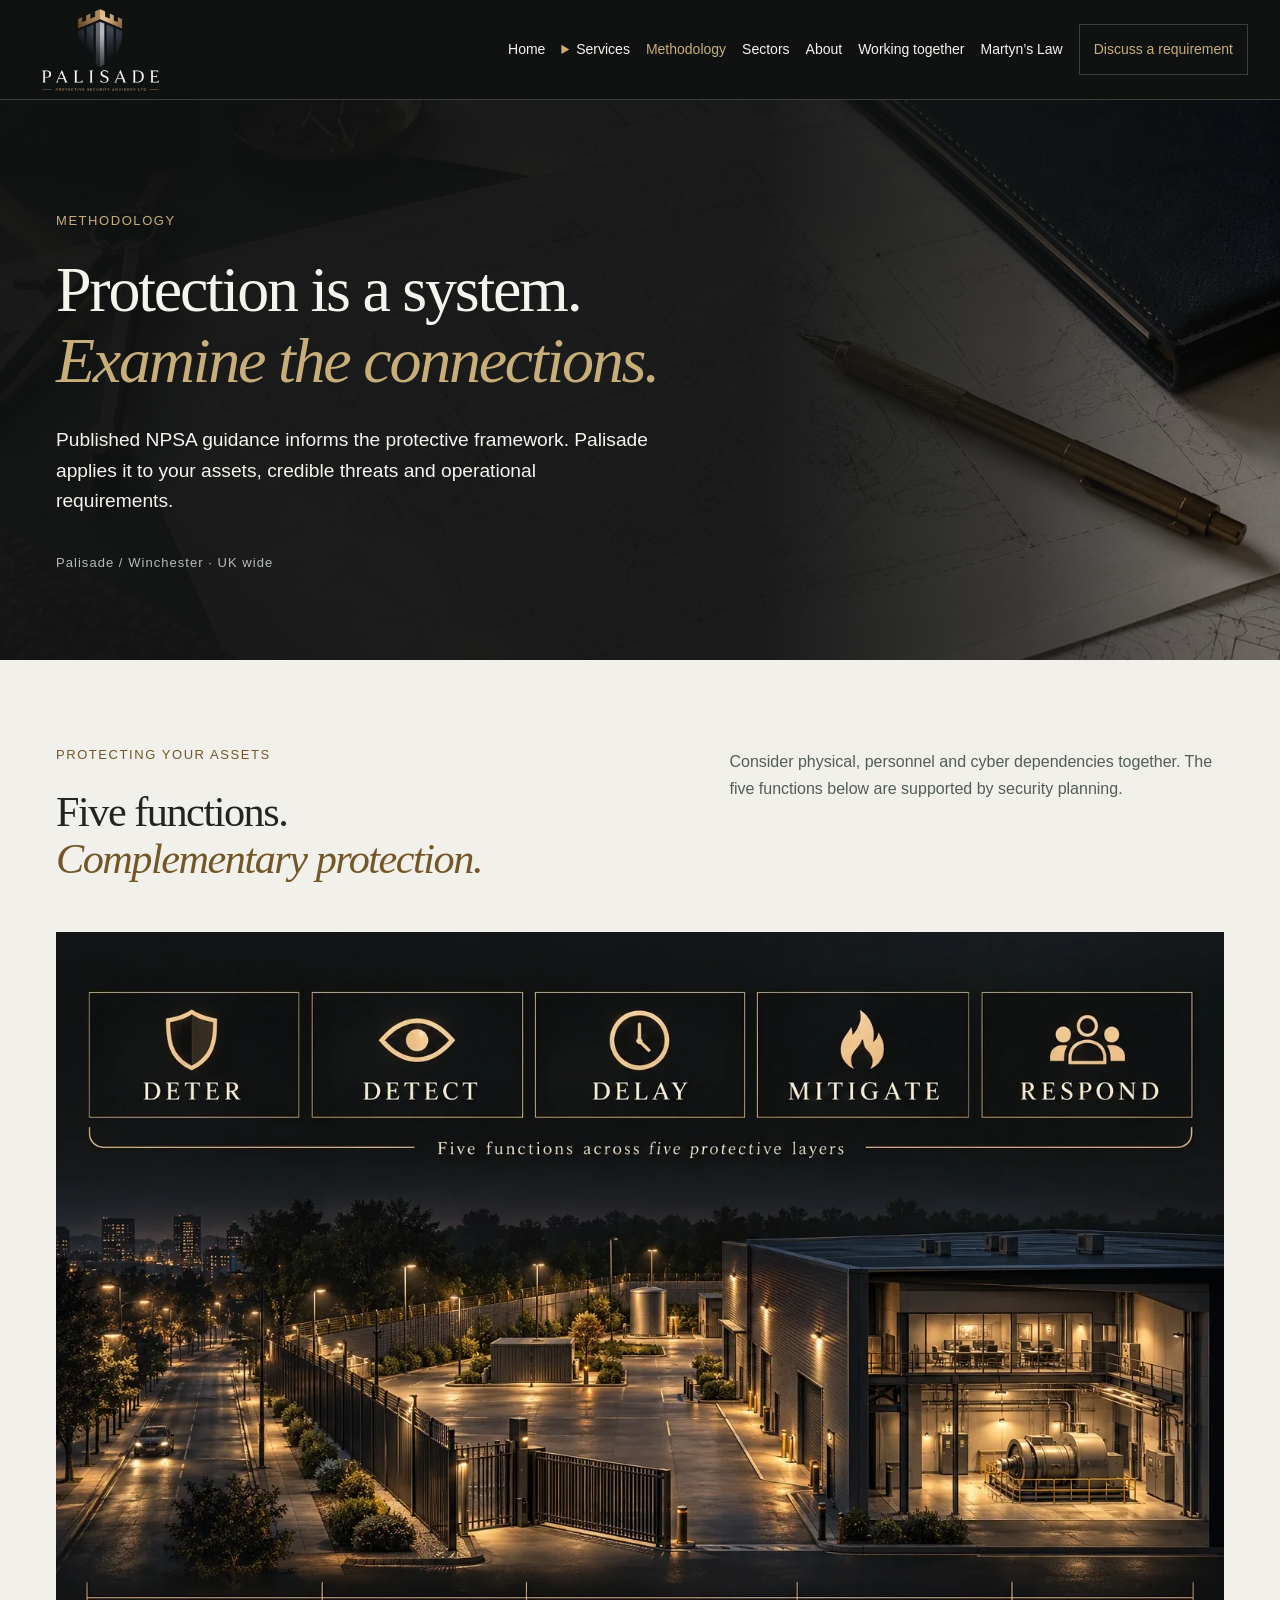
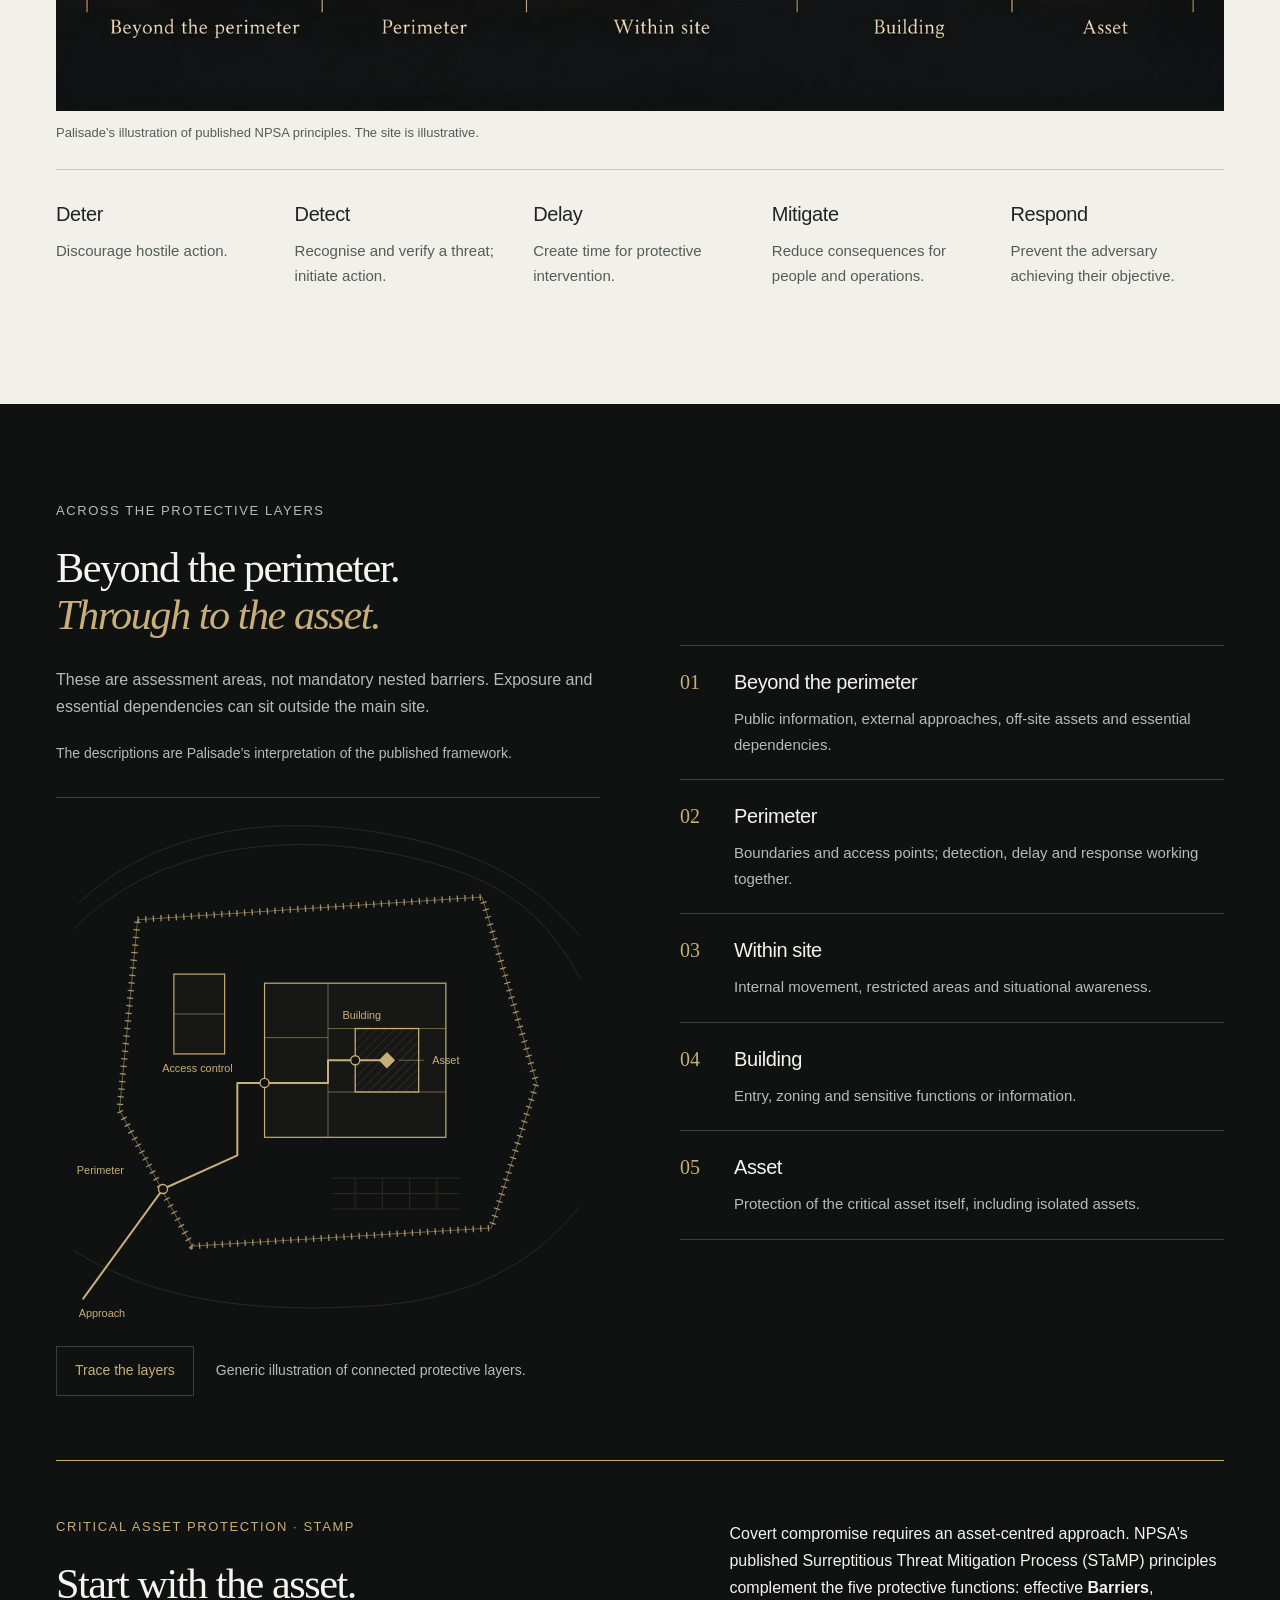
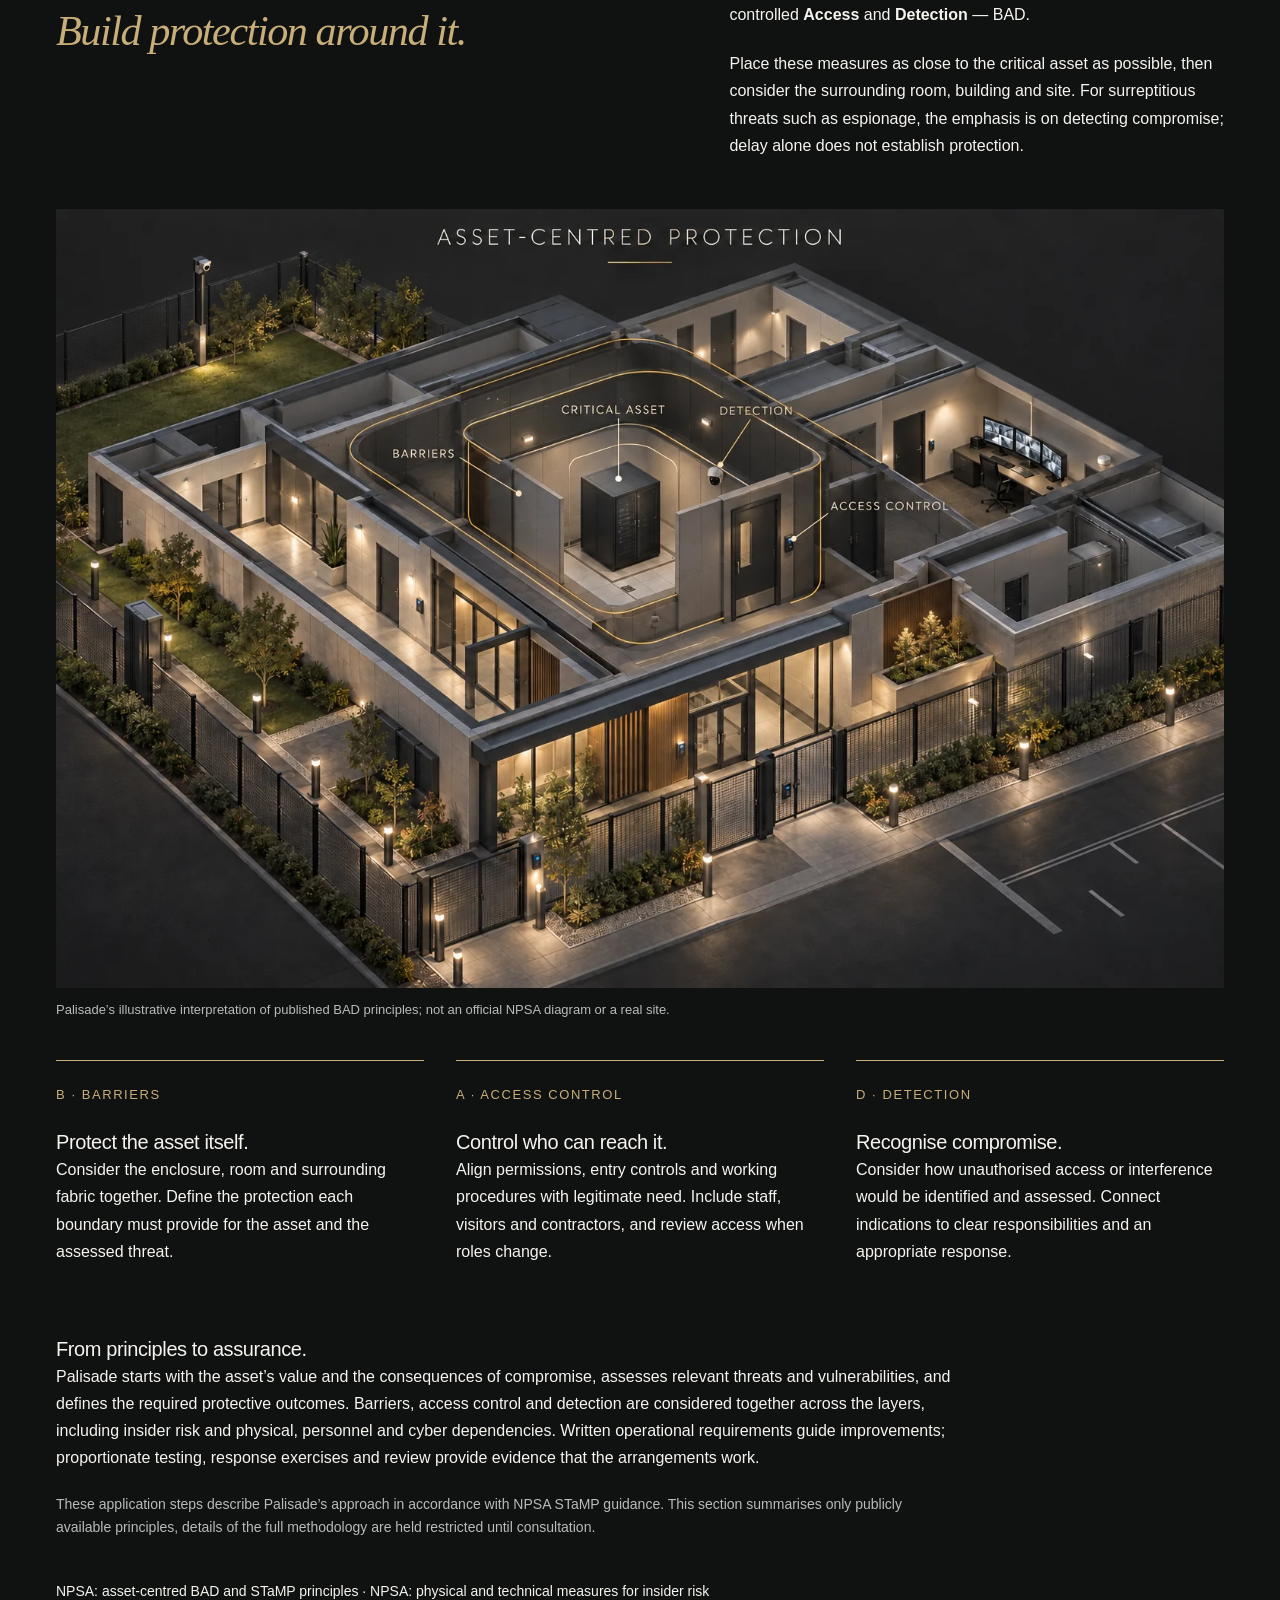
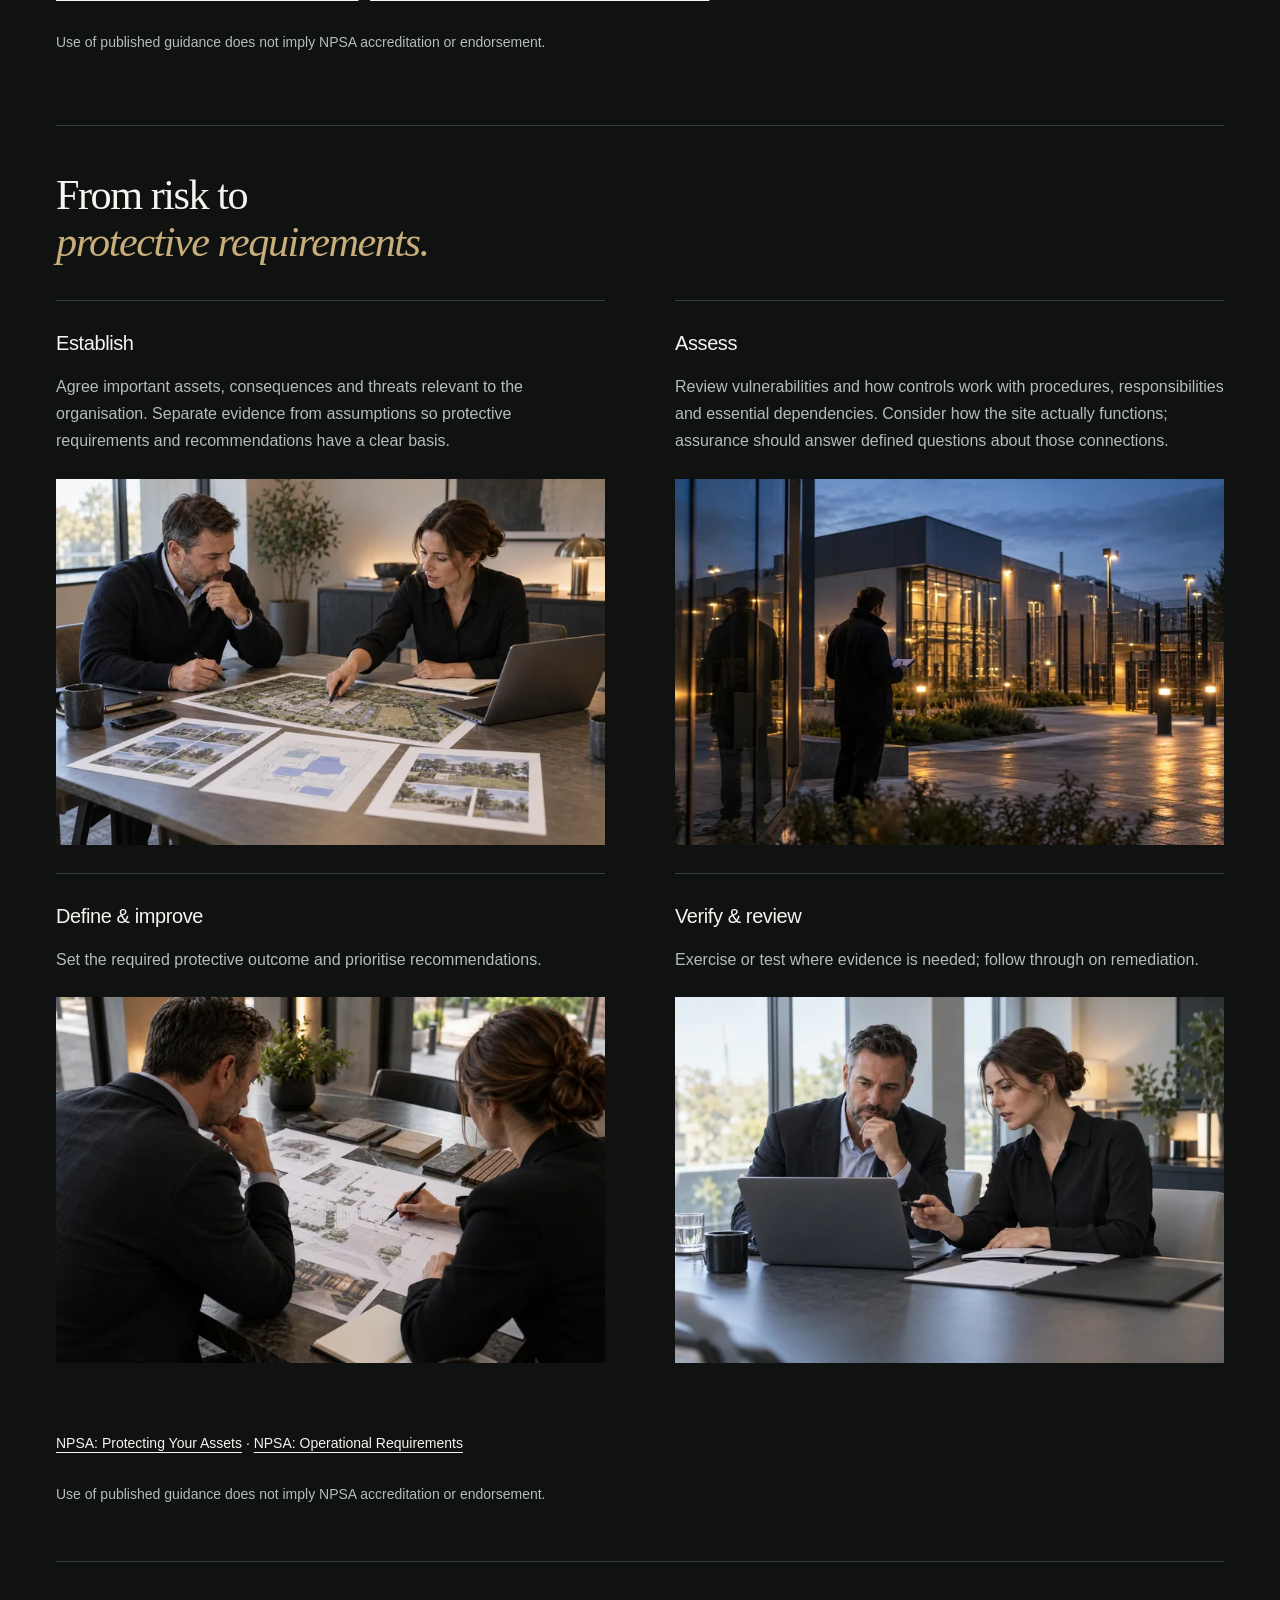
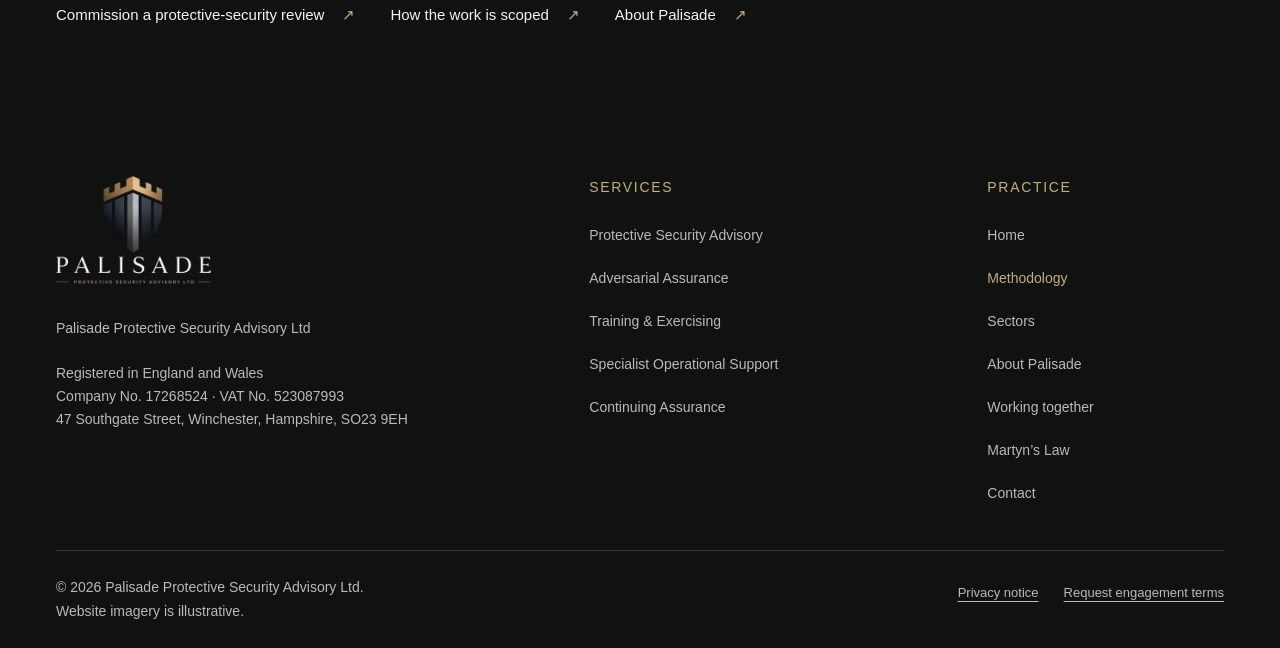
==== commit c0856f69: "Publish V23: STaMP methodology principles and sourced sectors threat quotation Co-Authored-By: Claud" ====
--- a/methodology.html
+++ b/methodology.html
@@ -21,4 +21,4 @@
 <path class="bp-line" d="M378 265h28"></path>
 <circle class="bp-marker" cx="0" cy="0" fill="#f5f4ee" r="5" stroke="#c8ae78" stroke-width="2" visibility="hidden"><animatemotion begin="indefinite" dur="4.2s" fill="freeze" path="M30 528L118 407L200 370V290H230H300V265H330H365"></animatemotion></circle>
 </svg>
-<div class="blueprint-controls"><button class="blueprint-trigger" hidden="" type="button">Trace the layers</button><p class="small muted">Generic illustration of connected protective layers.</p></div></div></div><ol class="layers"><li><span class="number">01</span><div><h3>Beyond the perimeter</h3><p>Public information, external approaches, off-site assets and essential dependencies.</p></div></li><li><span class="number">02</span><div><h3>Perimeter</h3><p>Boundaries and access points; detection, delay and response working together.</p></div></li><li><span class="number">03</span><div><h3>Within site</h3><p>Internal movement, restricted areas and situational awareness.</p></div></li><li><span class="number">04</span><div><h3>Building</h3><p>Entry, zoning and sensitive functions or information.</p></div></li><li><span class="number">05</span><div><h3>Asset</h3><p>Protection of the critical asset itself, including isolated assets.</p></div></li></ol></div><div class="method-steps"><h2>From risk to<br/><em>protective requirements.</em></h2><div class="card-grid"><article><h3>Establish</h3><p>Agree important assets, consequences and threats relevant to the organisation. Separate evidence from assumptions so protective requirements and recommendations have a clear basis.</p><figure class="method-image"><img alt="Fictional advisers reviewing important assets, exposure and consequences during risk assessment" height="1024" loading="lazy" sizes="(max-width: 780px) 100vw, 50vw" src="assets/risk-workshop-1536.webp" srcset="assets/risk-workshop-720.webp 720w, assets/risk-workshop-1536.webp 1536w" width="1536"/></figure></article><article><h3>Assess</h3><p>Review vulnerabilities and how controls work with procedures, responsibilities and essential dependencies. Consider how the site actually functions; assurance should answer defined questions about those connections.</p><figure class="method-image"><img alt="An assessor reviewing a facility entrance and perimeter at dusk" height="1024" loading="lazy" sizes="(max-width: 780px) 100vw, 50vw" src="assets/facility-assessment-1536.webp" srcset="assets/facility-assessment-720.webp 720w, assets/facility-assessment-1536.webp 1536w" width="1536"/></figure></article><article><h3>Define &amp; improve</h3><p>Set the required protective outcome and prioritise recommendations.</p><figure class="method-image"><img alt="Fictional adviser and architect defining protective requirements for a visitor entrance" height="1024" loading="lazy" sizes="(max-width: 780px) 100vw, 50vw" src="assets/requirements-design-1536.webp" srcset="assets/requirements-design-720.webp 720w, assets/requirements-design-1536.webp 1536w" width="1536"/></figure></article><article><h3>Verify &amp; review</h3><p>Exercise or test where evidence is needed; follow through on remediation.</p><figure class="method-image"><img alt="Fictional colleagues reviewing assurance findings and follow-up actions" height="1024" loading="lazy" sizes="(max-width: 780px) 100vw, 50vw" src="assets/requirements-followup-1536.webp" srcset="assets/requirements-followup-720.webp 720w, assets/requirements-followup-1536.webp 1536w" width="1536"/></figure></article></div></div><p class="source"><a href="https://www.npsa.gov.uk/threat-and-risk-management/protecting-your-assets">NPSA: Protecting Your Assets</a> · <a href="https://www.npsa.gov.uk/security-best-practices/protective-security-risk-management-psrm/operational-requirements">NPSA: Operational Requirements</a></p><p class="small muted">Use of published guidance does not imply NPSA accreditation or endorsement.</p><nav aria-label="Related pages" class="next-links"><a href="advisory.html">Commission a protective-security review<span aria-hidden="true">↗</span></a><a href="engagement.html">How the work is scoped<span aria-hidden="true">↗</span></a><a href="about.html">About Palisade<span aria-hidden="true">↗</span></a></nav></div></section></main><footer class="footer"><div class="wrap"><div class="footer-grid"><div><a aria-label="Palisade home" class="footer-brand" href="index.html"><img alt="Palisade Protective Security Advisory Ltd" height="252" loading="lazy" src="assets/logo.webp" width="360"/></a><p>Palisade Protective Security Advisory Ltd</p><p class="small">Registered in England and Wales<br/>Company No. 17268524 · VAT No. 523087993<br/>47 Southgate Street, Winchester, Hampshire, SO23 9EH</p></div><nav aria-label="Footer services"><p class="eyebrow">Services</p><a href="advisory.html">Protective Security Advisory</a><a href="physical-penetration-testing.html">Adversarial Assurance</a><a href="training-exercising.html">Training &amp; Exercising</a><a href="specialist-support.html">Specialist Operational Support</a><a href="continuing-assurance.html">Continuing Assurance</a></nav><nav aria-label="Footer practice"><p class="eyebrow">Practice</p><a href="index.html">Home</a><a aria-current="page" href="methodology.html">Methodology</a><a href="sectors.html">Sectors</a><a href="about.html">About Palisade</a><a href="engagement.html">Working together</a><a href="martyns-law.html">Martyn’s Law</a><a href="contact.html">Contact</a></nav></div><div class="footer-bottom"><p>© 2026 Palisade Protective Security Advisory Ltd.<br/>Website imagery is illustrative.</p><div><a href="privacy.html">Privacy notice</a><a href="mailto:info@palisadeprotectivesecurity.co.uk?subject=Engagement%20terms%20request">Request engagement terms</a></div></div></div></footer></body></html>+<div class="blueprint-controls"><button class="blueprint-trigger" hidden="" type="button">Trace the layers</button><p class="small muted">Generic illustration of connected protective layers.</p></div></div></div><ol class="layers"><li><span class="number">01</span><div><h3>Beyond the perimeter</h3><p>Public information, external approaches, off-site assets and essential dependencies.</p></div></li><li><span class="number">02</span><div><h3>Perimeter</h3><p>Boundaries and access points; detection, delay and response working together.</p></div></li><li><span class="number">03</span><div><h3>Within site</h3><p>Internal movement, restricted areas and situational awareness.</p></div></li><li><span class="number">04</span><div><h3>Building</h3><p>Entry, zoning and sensitive functions or information.</p></div></li><li><span class="number">05</span><div><h3>Asset</h3><p>Protection of the critical asset itself, including isolated assets.</p></div></li></ol></div><div class="stamp-section" role="region" aria-labelledby="stamp-title"><div class="intro-grid"><div><p class="eyebrow">Critical asset protection · STaMP</p><h2 id="stamp-title">Start with the asset.<br/><em>Build protection around it.</em></h2></div><div><p>Covert compromise requires an asset-centred approach. NPSA’s published Surreptitious Threat Mitigation Process (STaMP) principles complement the five protective functions: effective <strong>Barriers</strong>, controlled <strong>Access</strong> and <strong>Detection</strong> — BAD.</p><p>Place these measures as close to the critical asset as possible, then consider the surrounding room, building and site. For surreptitious threats such as espionage, the emphasis is on detecting compromise; delay alone does not establish protection.</p></div></div><figure class="framework-image"><img src="assets/asset-protection-1536.webp" srcset="assets/asset-protection-720.webp 720w, assets/asset-protection-1536.webp 1536w" sizes="100vw" width="1536" height="1024" loading="lazy" alt="Illustrative cutaway of a fictional building with a critical asset inside a secure room, showing barriers, access control and detection close to the asset."/><figcaption>Palisade’s illustrative interpretation of published BAD principles; not an official NPSA diagram or a real site.</figcaption></figure><div class="stamp-principles"><article><p class="eyebrow">B · Barriers</p><h3>Protect the asset itself.</h3><p>Consider the enclosure, room and surrounding fabric together. Define the protection each boundary must provide for the asset and the assessed threat.</p></article><article><p class="eyebrow">A · Access control</p><h3>Control who can reach it.</h3><p>Align permissions, entry controls and working procedures with legitimate need. Include staff, visitors and contractors, and review access when roles change.</p></article><article><p class="eyebrow">D · Detection</p><h3>Recognise compromise.</h3><p>Consider how unauthorised access or interference would be identified and assessed. Connect indications to clear responsibilities and an appropriate response.</p></article></div><div class="stamp-application"><h3>From principles to assurance.</h3><p>Palisade starts with the asset’s value and the consequences of compromise, assesses relevant threats and vulnerabilities, and defines the required protective outcomes. Barriers, access control and detection are considered together across the layers, including insider risk and physical, personnel and cyber dependencies. Written operational requirements guide improvements; proportionate testing, response exercises and review provide evidence that the arrangements work.</p><p class="small muted">These application steps describe Palisade’s approach in accordance with NPSA STaMP guidance. This section summarises only publicly available principles, details of the full methodology are held restricted until consultation.</p></div><p class="source"><a href="https://www.npsa.gov.uk/data-centre-physical-perimeter-and-building-risks-owners">NPSA: asset-centred BAD and STaMP principles</a> · <a href="https://www.npsa.gov.uk/specialised-guidance/insider-risk-guidance/physical-technical-measures">NPSA: physical and technical measures for insider risk</a></p><p class="small muted">Use of published guidance does not imply NPSA accreditation or endorsement.</p></div><div class="method-steps"><h2>From risk to<br/><em>protective requirements.</em></h2><div class="card-grid"><article><h3>Establish</h3><p>Agree important assets, consequences and threats relevant to the organisation. Separate evidence from assumptions so protective requirements and recommendations have a clear basis.</p><figure class="method-image"><img alt="Fictional advisers reviewing important assets, exposure and consequences during risk assessment" height="1024" loading="lazy" sizes="(max-width: 780px) 100vw, 50vw" src="assets/risk-workshop-1536.webp" srcset="assets/risk-workshop-720.webp 720w, assets/risk-workshop-1536.webp 1536w" width="1536"/></figure></article><article><h3>Assess</h3><p>Review vulnerabilities and how controls work with procedures, responsibilities and essential dependencies. Consider how the site actually functions; assurance should answer defined questions about those connections.</p><figure class="method-image"><img alt="An assessor reviewing a facility entrance and perimeter at dusk" height="1024" loading="lazy" sizes="(max-width: 780px) 100vw, 50vw" src="assets/facility-assessment-1536.webp" srcset="assets/facility-assessment-720.webp 720w, assets/facility-assessment-1536.webp 1536w" width="1536"/></figure></article><article><h3>Define &amp; improve</h3><p>Set the required protective outcome and prioritise recommendations.</p><figure class="method-image"><img alt="Fictional adviser and architect defining protective requirements for a visitor entrance" height="1024" loading="lazy" sizes="(max-width: 780px) 100vw, 50vw" src="assets/requirements-design-1536.webp" srcset="assets/requirements-design-720.webp 720w, assets/requirements-design-1536.webp 1536w" width="1536"/></figure></article><article><h3>Verify &amp; review</h3><p>Exercise or test where evidence is needed; follow through on remediation.</p><figure class="method-image"><img alt="Fictional colleagues reviewing assurance findings and follow-up actions" height="1024" loading="lazy" sizes="(max-width: 780px) 100vw, 50vw" src="assets/requirements-followup-1536.webp" srcset="assets/requirements-followup-720.webp 720w, assets/requirements-followup-1536.webp 1536w" width="1536"/></figure></article></div></div><p class="source"><a href="https://www.npsa.gov.uk/threat-and-risk-management/protecting-your-assets">NPSA: Protecting Your Assets</a> · <a href="https://www.npsa.gov.uk/security-best-practices/protective-security-risk-management-psrm/operational-requirements">NPSA: Operational Requirements</a></p><p class="small muted">Use of published guidance does not imply NPSA accreditation or endorsement.</p><nav aria-label="Related pages" class="next-links"><a href="advisory.html">Commission a protective-security review<span aria-hidden="true">↗</span></a><a href="engagement.html">How the work is scoped<span aria-hidden="true">↗</span></a><a href="about.html">About Palisade<span aria-hidden="true">↗</span></a></nav></div></section></main><footer class="footer"><div class="wrap"><div class="footer-grid"><div><a aria-label="Palisade home" class="footer-brand" href="index.html"><img alt="Palisade Protective Security Advisory Ltd" height="252" loading="lazy" src="assets/logo.webp" width="360"/></a><p>Palisade Protective Security Advisory Ltd</p><p class="small">Registered in England and Wales<br/>Company No. 17268524 · VAT No. 523087993<br/>47 Southgate Street, Winchester, Hampshire, SO23 9EH</p></div><nav aria-label="Footer services"><p class="eyebrow">Services</p><a href="advisory.html">Protective Security Advisory</a><a href="physical-penetration-testing.html">Adversarial Assurance</a><a href="training-exercising.html">Training &amp; Exercising</a><a href="specialist-support.html">Specialist Operational Support</a><a href="continuing-assurance.html">Continuing Assurance</a></nav><nav aria-label="Footer practice"><p class="eyebrow">Practice</p><a href="index.html">Home</a><a aria-current="page" href="methodology.html">Methodology</a><a href="sectors.html">Sectors</a><a href="about.html">About Palisade</a><a href="engagement.html">Working together</a><a href="martyns-law.html">Martyn’s Law</a><a href="contact.html">Contact</a></nav></div><div class="footer-bottom"><p>© 2026 Palisade Protective Security Advisory Ltd.<br/>Website imagery is illustrative.</p><div><a href="privacy.html">Privacy notice</a><a href="mailto:info@palisadeprotectivesecurity.co.uk?subject=Engagement%20terms%20request">Request engagement terms</a></div></div></div></footer></body></html>
--- a/styles.css
+++ b/styles.css
@@ -61,3 +61,55 @@
 @media(max-width:780px){.feature figure img{height:auto;aspect-ratio:3/2}}
 
 @media(min-width:781px){.layer-feature>.layers{align-self:center}}
+
+@media(max-width:780px){
+  .service-list>a>span[aria-hidden="true"],
+  .practice-gateway nav a>span[aria-hidden="true"],
+  .next-links a>span[aria-hidden="true"]{
+    display:inline-flex;position:relative;align-items:center;justify-content:center;
+    flex:none;width:24px;height:24px;margin:0;font-size:0;line-height:0;
+    background:var(--onyx);border:1px solid var(--gold);border-radius:2px;
+    color:var(--gold);align-self:center;
+  }
+  .service-list>a{grid-template-columns:32px 1fr 24px}
+  .service-list>a>span[aria-hidden="true"]::before,
+  .practice-gateway nav a>span[aria-hidden="true"]::before,
+  .next-links a>span[aria-hidden="true"]::before{
+    content:"";position:absolute;width:10px;height:2px;background:var(--gold);
+    transform:rotate(-45deg);
+  }
+  .service-list>a>span[aria-hidden="true"]::after,
+  .practice-gateway nav a>span[aria-hidden="true"]::after,
+  .next-links a>span[aria-hidden="true"]::after{
+    content:"";position:absolute;width:7px;height:7px;top:6px;right:6px;
+    border-top:2px solid var(--gold);border-right:2px solid var(--gold);
+  }
+}
+
+.mobile-nav>summary{list-style:none;display:inline-flex;align-items:center;gap:10px}
+.mobile-nav>summary::-webkit-details-marker{display:none}
+.mobile-nav>summary::marker{content:"";font-size:0}
+.mobile-nav>summary::after{content:"";width:9px;height:9px;flex:none;border-right:2px solid var(--gold);border-bottom:2px solid var(--gold);transform:rotate(45deg);margin-top:-4px;transition:transform .15s ease}
+.mobile-nav[open]>summary::after{transform:rotate(-135deg);margin-top:3px}
+
+/* V23: asset-centred protective principles */
+.stamp-principles{display:grid;grid-template-columns:repeat(3,minmax(0,1fr));gap:32px;margin-top:40px}
+.stamp-principles article{border-top:1px solid var(--gold);padding-top:24px}
+.stamp-application{max-width:900px;margin-top:48px}
+@media(max-width:780px){.stamp-principles{grid-template-columns:1fr;gap:24px}.stamp-application{margin-top:32px}}
+
+.stamp-section{margin-top:64px;padding-top:56px;border-top:1px solid var(--gold)}
+
+/* V23: sourced threat context beside the sectors introduction */
+.sector-intro-grid{display:grid;grid-template-columns:minmax(0,1fr) minmax(0,1fr);gap:70px;align-items:start}
+.sector-intro-grid>*{min-width:0}
+.sector-threat{border-left:2px solid var(--bronze);padding-left:30px}
+.sector-threat blockquote{margin:0;font:1.125rem/1.65 var(--serif)}
+.sector-threat blockquote p{color:var(--ink)}
+.sector-threat figcaption{font-size:.8125rem;line-height:1.7;padding-top:4px}
+.sector-threat figcaption strong{font-weight:400;color:var(--ink)}
+.sector-threat figcaption a{display:inline-block;padding-block:6px}
+.sector-threat .sector-threat-context{font-size:.875rem;line-height:1.7;border-top:1px solid var(--light-line);margin:22px 0 0;padding-top:20px}
+@media(max-width:1100px){.sector-intro-grid{gap:40px}}
+@media(max-width:900px){.sector-intro-grid{grid-template-columns:1fr;gap:40px}.sector-threat{padding-left:22px}}
+@media print{.sector-intro-grid{display:block}.sector-threat{margin-top:30px;break-inside:avoid}}
